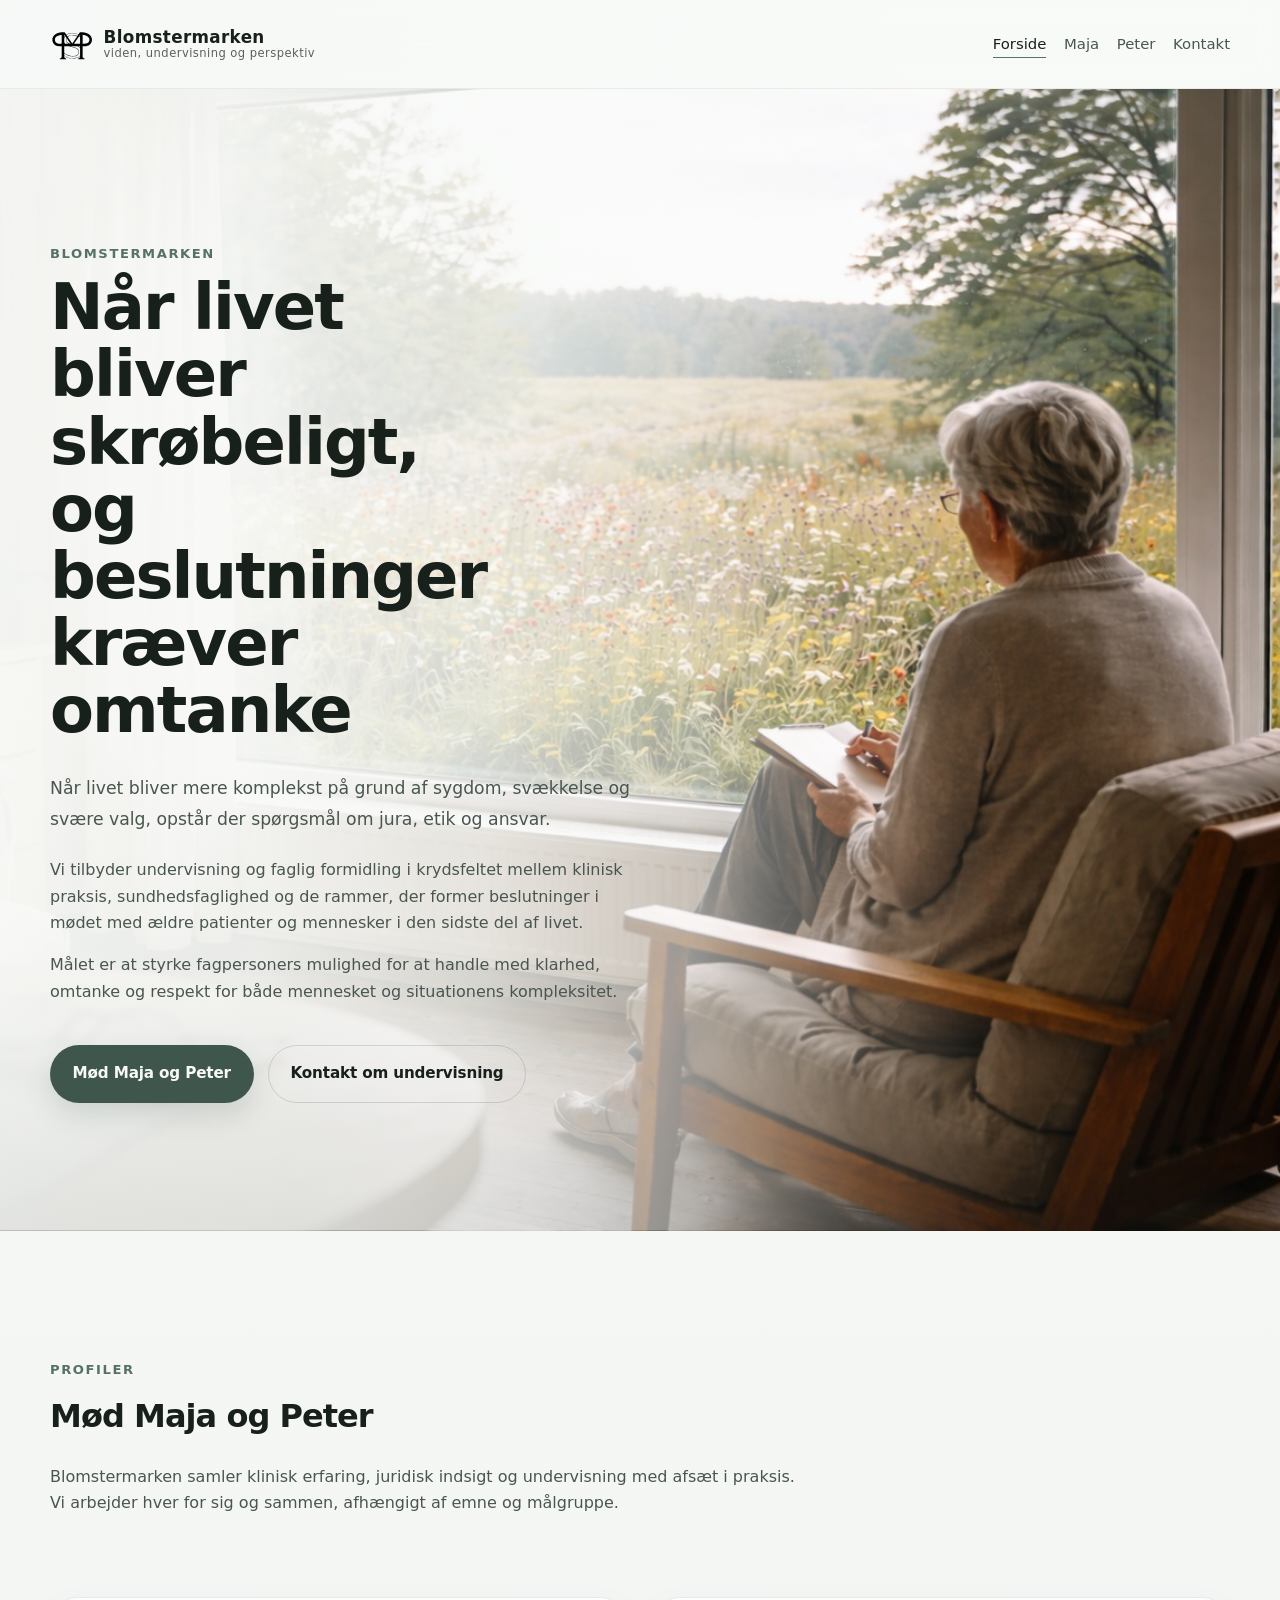
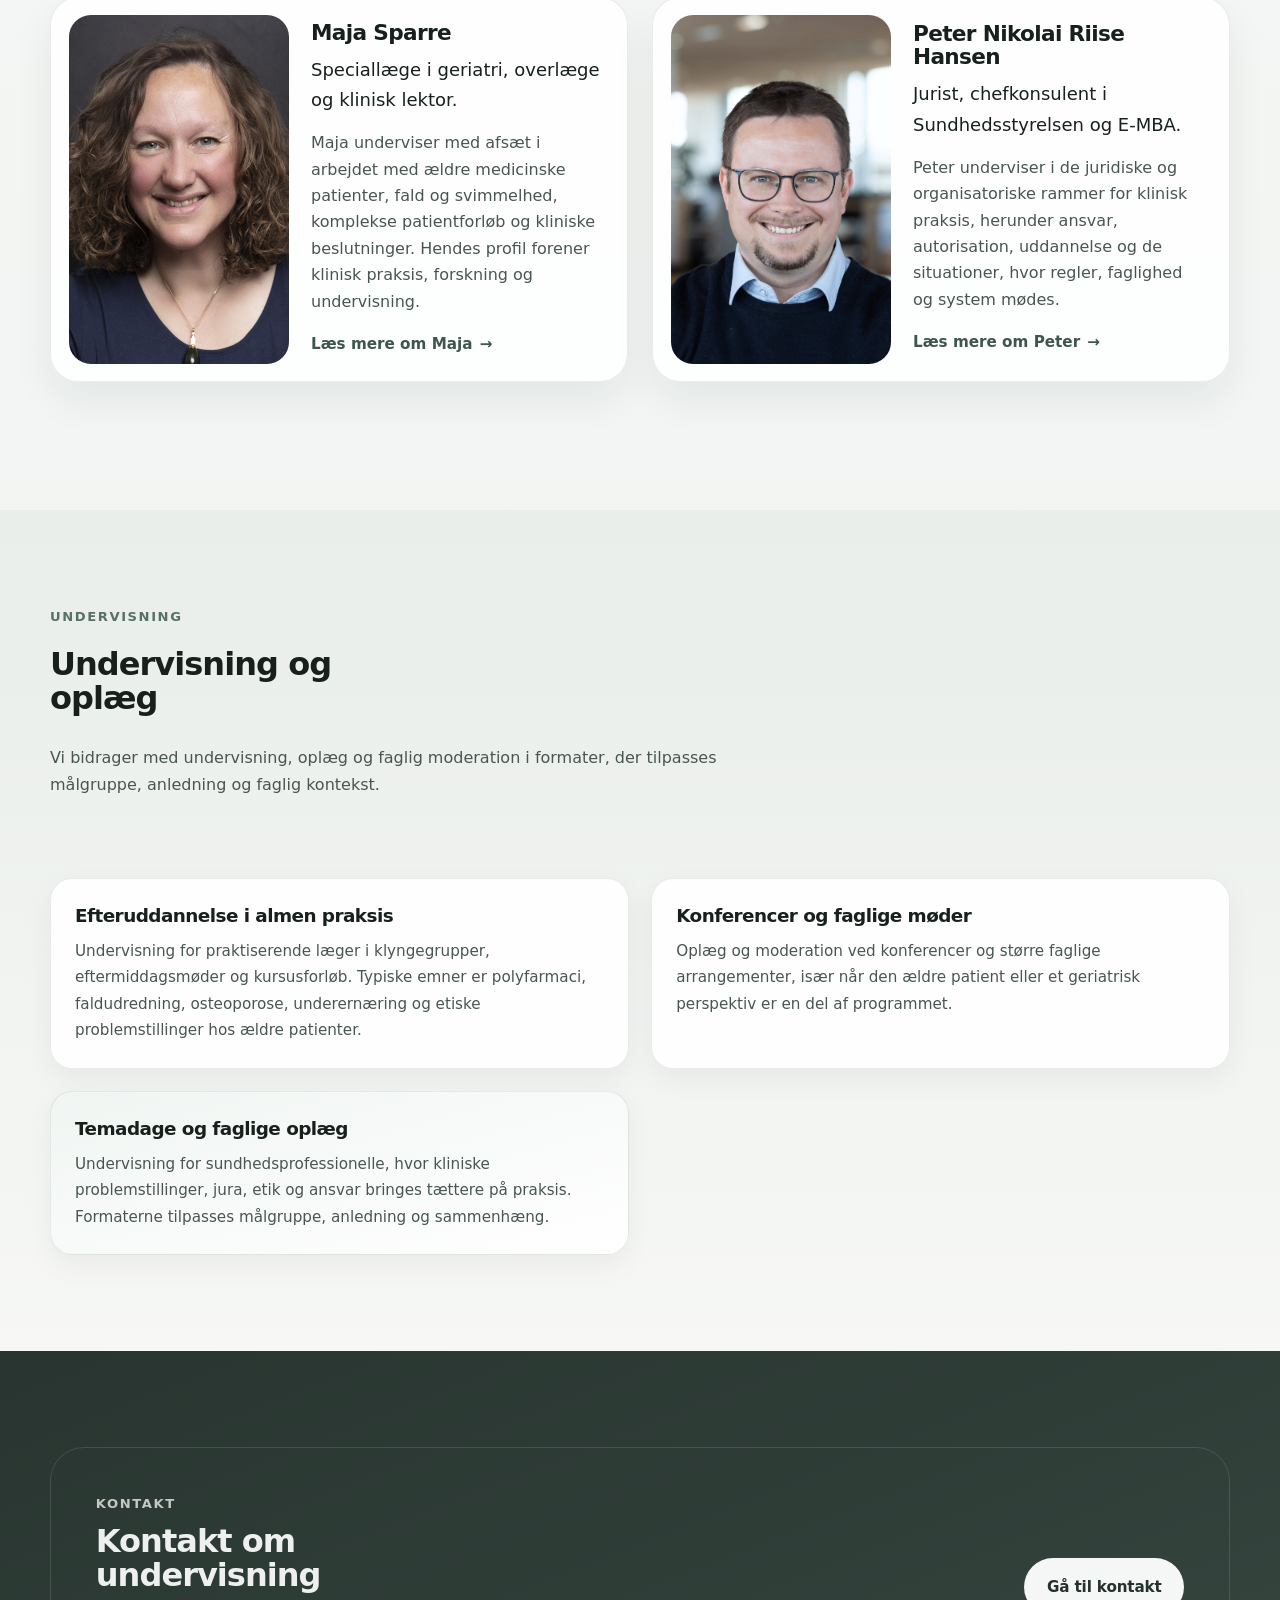
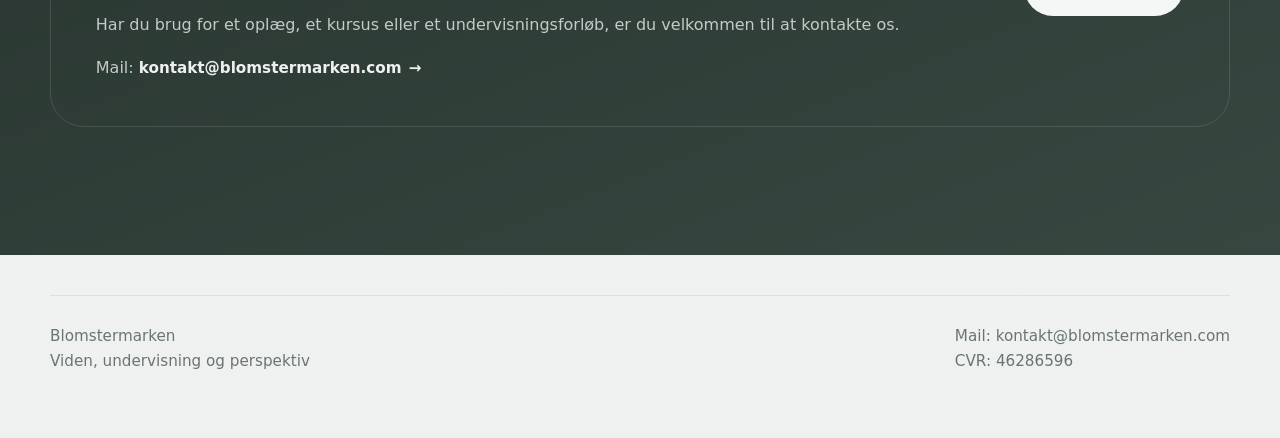
==== index.html @ 112ba0e2 "Update index.html" ====
<!DOCTYPE html>
<html lang="da">
<head>
  <meta charset="UTF-8" />
  <meta name="viewport" content="width=device-width, initial-scale=1.0" />
  <title>Blomstermarken</title>
  <meta
    name="description"
    content="Blomstermarken tilbyder undervisning og faglig formidling i krydsfeltet mellem sundhed, jura og klinisk praksis med særligt fokus på den ældre patient og den sidste del af livet."
  />
  <link rel="stylesheet" href="assets/css/style.css" />
  <link rel="icon" href="/favicon.svg" type="image/svg+xml" />
  <link rel="icon" href="/favicon.png" sizes="32x32" />
  <meta property="og:title" content="Blomstermarken – viden, undervisning og perspektiv" />
  <meta
    property="og:description"
    content="Undervisning og faglig formidling i krydsfeltet mellem sundhed, jura og klinisk praksis."
  />
  <meta property="og:image" content="https://blomstermarken.com/assets/images/social-preview.jpg" />
  <meta property="og:url" content="https://blomstermarken.com" />
  <meta property="og:type" content="website" />
</head>
<body class="home">
  <header class="site-header">
    <div class="container header-inner">
      <a class="site-logo" href="index.html" aria-label="Blomstermarken forside">
        <img src="assets/images/logo.svg" alt="Blomstermarken" class="logo" />
        <span class="site-logo-text">
          Blomstermarken
          <span class="site-logo-subtitle">viden, undervisning og perspektiv</span>
        </span>
      </a>

      <nav class="site-nav" aria-label="Hovednavigation">
        <ul class="nav-list">
          <li><a href="index.html" aria-current="page">Forside</a></li>
          <li><a href="maja.html">Maja</a></li>
          <li><a href="peter.html">Peter</a></li>
          <li><a href="kontakt.html">Kontakt</a></li>
        </ul>
      </nav>
    </div>
  </header>

  <main>
    <section class="hero" aria-labelledby="hero-heading">
      <div class="container hero-grid">
        <div class="hero-content">
          <p class="eyebrow">Blomstermarken</p>
          <h1 id="hero-heading">
  Når livet bliver skrøbeligt,<br>
  og beslutninger kræver omtanke
</h1>
          <p class="hero-lead">
            Når livet bliver mere komplekst på grund af sygdom, svækkelse og svære valg,
            opstår der spørgsmål om jura, etik og ansvar.
          </p>
          <p>
            Vi tilbyder undervisning og faglig formidling i krydsfeltet mellem klinisk
            praksis, sundhedsfaglighed og de rammer, der former beslutninger i mødet med
            ældre patienter og mennesker i den sidste del af livet.
          </p>
          <p>
            Målet er at styrke fagpersoners mulighed for at handle med klarhed,
            omtanke og respekt for både mennesket og situationens kompleksitet.
          </p>

          <div class="hero-actions">
            <a class="button" href="#profiler">Mød Maja og Peter</a>
            <a class="button button-secondary" href="kontakt.html">Kontakt om undervisning</a>
          </div>
        </div>
      </div>
    </section>

    <section class="section section-people" id="profiler" aria-labelledby="people-heading">
      <div class="container">
        <div class="section-header">
          <p class="eyebrow">Profiler</p>
          <h2 id="people-heading">Mød Maja og Peter</h2>
          <p>
            Blomstermarken samler klinisk erfaring, juridisk indsigt og undervisning med
            afsæt i praksis. Vi arbejder hver for sig og sammen, afhængigt af emne og målgruppe.
          </p>
        </div>

        <div class="people-grid">
          <article class="profile-card">
            <div class="profile-image-wrap">
              <img
                src="assets/images/maja-square.jpg"
                alt="Portræt af Maja Sparre"
                class="profile-image"
              />
            </div>
            <div class="profile-content">
              <h3>Maja Sparre</h3>
              <p class="profile-summary">
                Speciallæge i geriatri, overlæge og klinisk lektor.
              </p>
              <p>
                Maja underviser med afsæt i arbejdet med ældre medicinske patienter,
                fald og svimmelhed, komplekse patientforløb og kliniske beslutninger.
                Hendes profil forener klinisk praksis, forskning og undervisning.
              </p>
              <p class="profile-link">
                <a href="maja.html">Læs mere om Maja</a>
              </p>
            </div>
          </article>

          <article class="profile-card">
            <div class="profile-image-wrap">
              <img
                src="assets/images/peter-square.jpg"
                alt="Portræt af Peter Nikolai Riise Hansen"
                class="profile-image"
              />
            </div>
            <div class="profile-content">
              <h3>Peter Nikolai Riise Hansen</h3>
              <p class="profile-summary">
                Jurist, chefkonsulent i Sundhedsstyrelsen og E-MBA.
              </p>
              <p>
                Peter underviser i de juridiske og organisatoriske rammer for klinisk
                praksis, herunder ansvar, autorisation, uddannelse og de situationer,
                hvor regler, faglighed og system mødes.
              </p>
              <p class="profile-link">
                <a href="peter.html">Læs mere om Peter</a>
              </p>
            </div>
          </article>
        </div>
      </div>
    </section>

    <section class="section section-highlights section-alt" aria-labelledby="undervisning-heading">
      <div class="container">
        <div class="section-header">
          <p class="eyebrow">Undervisning</p>
          <h2 id="undervisning-heading">Undervisning og oplæg</h2>
          <p>
            Vi bidrager med undervisning, oplæg og faglig moderation i formater, der
            tilpasses målgruppe, anledning og faglig kontekst.
          </p>
        </div>

        <div class="card-grid card-grid-three">
          <article class="info-card">
            <h3>Efteruddannelse i almen praksis</h3>
            <p>
              Undervisning for praktiserende læger i klyngegrupper, eftermiddagsmøder
              og kursusforløb. Typiske emner er polyfarmaci, faldudredning, osteoporose,
              underernæring og etiske problemstillinger hos ældre patienter.
            </p>
          </article>

          <article class="info-card">
            <h3>Konferencer og faglige møder</h3>
            <p>
              Oplæg og moderation ved konferencer og større faglige arrangementer,
              især når den ældre patient eller et geriatrisk perspektiv er en del
              af programmet.
            </p>
          </article>

          <article class="info-card info-card-emphasis">
            <h3>Temadage og faglige oplæg</h3>
            <p>
              Undervisning for sundhedsprofessionelle, hvor kliniske problemstillinger,
              jura, etik og ansvar bringes tættere på praksis. Formaterne tilpasses
              målgruppe, anledning og sammenhæng.
            </p>
          </article>
        </div>
      </div>
    </section>

    <section class="section section-contact section-contrast" aria-labelledby="contact-heading">
      <div class="container contact-panel">
        <div class="contact-copy">
          <p class="eyebrow">Kontakt</p>
          <h2 id="contact-heading">Kontakt om undervisning</h2>
          <p>
            Har du brug for et oplæg, et kursus eller et undervisningsforløb, er du
            velkommen til at kontakte os.
          </p>
          <p>
            Mail:
            <a class="text-link" href="mailto:kontakt@blomstermarken.com">kontakt@blomstermarken.com</a>
          </p>
        </div>

        <div class="contact-actions">
          <a class="button" href="kontakt.html">Gå til kontakt</a>
        </div>
      </div>
    </section>
  </main>

  <footer class="site-footer">
    <div class="container footer-inner">
      <div class="footer-brand">
        <p class="footer-title">Blomstermarken</p>
        <p class="footer-note">Viden, undervisning og perspektiv</p>
      </div>

      <div class="footer-contact">
        <p>
          Mail:
          <a href="mailto:kontakt@blomstermarken.com">kontakt@blomstermarken.com</a>
        </p>
        <p>CVR: 46286596</p>
      </div>
    </div>
  </footer>
</body>
</html>
---- assets/css/style.css ----
/* =========================================
   Blomstermarken ApS
   assets/css/style.css
   ========================================= */

/* =========================================
   Design tokens
   ========================================= */
:root {
  --color-bg: #eef1ef;
  --color-bg-alt: #e4e9e6;
  --color-surface: #f8f9f7;
  --color-surface-strong: #ffffff;
  --color-panel: #dfe6e1;
  --color-panel-soft: #f2f5f2;
  --color-contrast: #24312c;
  --color-contrast-soft: #304039;

  --color-text: #18201c;
  --color-text-soft: #495650;
  --color-text-muted: #69766f;
  --color-text-on-dark: rgba(255, 255, 255, 0.92);
  --color-text-on-dark-soft: rgba(255, 255, 255, 0.72);

  --color-border: rgba(24, 32, 28, 0.09);
  --color-border-strong: rgba(24, 32, 28, 0.16);
  --color-border-on-dark: rgba(255, 255, 255, 0.12);

  --color-accent: #567166;
  --color-accent-dark: #3f564d;
  --color-accent-soft: #dde6e0;

  --shadow-soft: 0 10px 28px rgba(18, 28, 23, 0.05);
  --shadow-card: 0 18px 42px rgba(18, 28, 23, 0.065);
  --shadow-panel: 0 28px 70px rgba(18, 28, 23, 0.09);

  --radius-sm: 10px;
  --radius-md: 18px;
  --radius-lg: 26px;
  --radius-xl: 36px;

  --space-2xs: 0.375rem;
  --space-xs: 0.625rem;
  --space-sm: 0.875rem;
  --space-md: 1.25rem;
  --space-lg: 1.75rem;
  --space-xl: 2.5rem;
  --space-2xl: 4rem;
  --space-3xl: 6rem;
  --space-4xl: 8rem;

  --max-width: 1180px;
  --narrow-width: 760px;

  --font-sans: Inter, ui-sans-serif, system-ui, -apple-system, BlinkMacSystemFont,
    "Segoe UI", sans-serif;

  --text-xs: 0.82rem;
  --text-sm: 0.95rem;
  --text-base: 1rem;
  --text-md: 1.125rem;
  --text-lg: 1.28rem;
  --text-xl: 1.55rem;
  --text-2xl: clamp(2rem, 2.4vw, 2.9rem);
  --text-3xl: clamp(3rem, 5vw, 5.5rem);

  --line-height-tight: 1.05;
  --line-height-normal: 1.65;
  --line-height-relaxed: 1.78;

  --transition-fast: 180ms ease;
  --transition-medium: 260ms ease;
}

/* =========================================
   Reset / base
   ========================================= */
html {
  scroll-behavior: smooth;
}
*,
*::before,
*::after {
  box-sizing: border-box;
}

html {
  scroll-behavior: smooth;
}

body {
  margin: 0;
  font-family: var(--font-sans);
  font-size: var(--text-base);
  line-height: var(--line-height-normal);
  color: var(--color-text);
  background:
    radial-gradient(circle at top left, rgba(86, 113, 102, 0.06), transparent 24%),
    linear-gradient(to bottom, #f8faf8 0%, var(--color-bg) 100%);
  text-rendering: optimizeLegibility;
  -webkit-font-smoothing: antialiased;
}

img {
  display: block;
  max-width: 100%;
}

a {
  color: inherit;
  text-decoration: none;
  transition:
    color var(--transition-fast),
    opacity var(--transition-fast),
    transform var(--transition-fast),
    border-color var(--transition-fast),
    background-color var(--transition-fast),
    box-shadow var(--transition-fast);
}

p,
ul,
ol {
  margin-top: 0;
}

h1,
h2,
h3 {
  margin-top: 0;
  letter-spacing: -0.03em;
  line-height: var(--line-height-tight);
  color: var(--color-text);
}

h1 {
  font-size: var(--text-3xl);
  max-width: 12ch;
  margin-bottom: var(--space-lg);
}

h2 {
  font-size: var(--text-2xl);
  margin-bottom: var(--space-md);
}

h3 {
  font-size: 1.15rem;
  margin-bottom: var(--space-sm);
}

p {
  color: var(--color-text-soft);
}

ul {
  padding-left: 1.2rem;
}

::selection {
  background: rgba(86, 113, 102, 0.18);
}

/* =========================================
   Layout helpers
   ========================================= */
.container {
  width: min(var(--max-width), calc(100% - 2rem));
  margin-inline: auto;
}

.narrow {
  width: min(var(--narrow-width), 100%);
}

.section,
.content-section {
  padding: var(--space-4xl) 0;
}

.section-header {
  display: grid;
  gap: var(--space-xs);
  margin-bottom: var(--space-2xl);
  max-width: 760px;
}

.section-header h2 {
  max-width: 15ch;
}

.section-actions {
  margin-top: var(--space-xl);
}

.eyebrow {
  margin-bottom: var(--space-xs);
  font-size: var(--text-xs);
  font-weight: 600;
  letter-spacing: 0.12em;
  text-transform: uppercase;
  color: var(--color-accent);
}

.section-alt {
  background: linear-gradient(
    to bottom,
    rgba(223, 230, 225, 0.48),
    rgba(248, 249, 247, 0.82)
  );
}

.section-soft-contrast {
  background: linear-gradient(
    to bottom,
    rgba(255, 255, 255, 0.6),
    rgba(228, 233, 230, 0.65)
  );
}

.section-contrast {
  background:
    linear-gradient(to bottom right, rgba(36, 49, 44, 0.98), rgba(48, 64, 57, 0.96));
  color: var(--color-text-on-dark);
}

.section-contrast h1,
.section-contrast h2,
.section-contrast h3 {
  color: var(--color-text-on-dark);
}

.section-contrast p,
.section-contrast .footer-note,
.section-contrast .eyebrow {
  color: var(--color-text-on-dark-soft);
}

.section-panel {
  padding: clamp(2rem, 4vw, 3rem);
  border-radius: calc(var(--radius-xl) - 4px);
  background: linear-gradient(
    to bottom right,
    rgba(255, 255, 255, 0.88),
    rgba(242, 245, 242, 0.92)
  );
  border: 1px solid var(--color-border);
  box-shadow: var(--shadow-panel);
}

/* =========================================
   Header / navigation
   ========================================= */
.site-header {
  position: sticky;
  top: 0;
  z-index: 50;
  backdrop-filter: blur(16px);
  background: rgba(248, 250, 248, 0.82);
  border-bottom: 1px solid rgba(24, 32, 28, 0.07);
}

.header-inner {
  display: flex;
  align-items: center;
  justify-content: space-between;
  gap: var(--space-lg);
  min-height: 88px;
}

.site-logo {
  display: flex;
  align-items: center;
  gap: 0.6rem;
  flex: 0 0 auto;
  font-size: 1rem;
  font-weight: 650;
  letter-spacing: -0.02em;
  text-decoration: none;
  color: var(--color-text);
  white-space: nowrap;
}

.site-logo:hover,
.site-logo:focus-visible {
  color: var(--color-accent-dark);
}

.site-nav {
  margin-left: auto;
}

.nav-list {
  display: flex;
  flex-wrap: wrap;
  align-items: center;
  gap: 1.1rem;
  margin: 0;
  padding: 0;
  list-style: none;
}

.nav-list a {
  position: relative;
  display: inline-flex;
  align-items: center;
  min-height: 40px;
  font-size: 0.93rem;
  color: var(--color-text-soft);
}

.nav-list a::after {
  content: "";
  position: absolute;
  left: 0;
  bottom: 0.35rem;
  width: 100%;
  height: 1px;
  background: var(--color-accent);
  transform: scaleX(0);
  transform-origin: left;
  transition: transform var(--transition-medium);
}

.nav-list a:hover,
.nav-list a:focus-visible,
.nav-list a[aria-current="page"] {
  color: var(--color-text);
}

.nav-list a:hover::after,
.nav-list a:focus-visible::after,
.nav-list a[aria-current="page"]::after {
  transform: scaleX(1);
}
/* =========================================
   Hero
   ========================================= */
.hero {
  position: relative;
  overflow: hidden;
  padding: clamp(5.25rem, 8vw, 7rem) 0 clamp(4rem, 6vw, 6rem);
  min-height: auto;
  display: flex;
  align-items: center;
  background: transparent;
}

.hero::before {
  content: "";
  position: absolute;
  inset: 0;
  pointer-events: none;
}

.hero .container {
  position: relative;
  z-index: 1;
}

.hero-grid {
  display: grid;
  grid-template-columns: minmax(0, 1.08fr) minmax(340px, 0.92fr);
  gap: clamp(2.5rem, 4.5vw, 5rem);
  align-items: center;
}

.hero-content {
  max-width: 640px;
}

.hero-content > p:not(.eyebrow):not(.hero-lead) {
  max-width: 57ch;
}

.hero-lead {
  max-width: 58ch;
  margin-bottom: 1.4rem;
  font-size: 1.08rem;
  line-height: 1.8;
  color: var(--color-text-muted);
}

.hero-actions {
  display: flex;
  flex-wrap: wrap;
  gap: 0.9rem;
  margin-top: var(--space-xl);
}

.hero-visual {
  display: flex;
  justify-content: flex-end;
}

.hero-image-frame {
  position: relative;
  width: min(100%, 500px);
  margin: 0;
  border-radius: var(--radius-xl);
  overflow: hidden;
  background: linear-gradient(to bottom, #edf2ef, #dbe4de);
  box-shadow: 0 32px 80px rgba(18, 28, 23, 0.1);
  border: 1px solid rgba(24, 32, 28, 0.08);
}

.hero-image-frame::before {
  content: "";
  position: absolute;
  inset: 0;
  background:
    linear-gradient(to bottom, rgba(255, 255, 255, 0.15), transparent 18%),
    linear-gradient(to top, rgba(24, 32, 28, 0.05), transparent 24%);
  pointer-events: none;
  z-index: 1;
}

.hero-image-frame::after {
  content: "";
  position: absolute;
  inset: auto 0 0 0;
  height: 22%;
  background: linear-gradient(to top, rgba(24, 32, 28, 0.08), transparent);
  pointer-events: none;
}

.hero-image {
  aspect-ratio: 4 / 5;
  width: 100%;
  object-fit: cover;
  filter: saturate(0.92) contrast(0.96);
}
/* =========================================
   Hero variants
   ========================================= */
.home .hero {
  min-height: clamp(620px, 82vh, 860px);
  padding: clamp(6rem, 10vw, 8.5rem) 0 clamp(5rem, 8vw, 7rem);
  background-color: #e9eeea;
  background-image:
    linear-gradient(
      to right,
      rgba(248, 250, 248, 0.97) 0%,
      rgba(248, 250, 248, 0.93) 20%,
      rgba(248, 250, 248, 0.82) 38%,
      rgba(248, 250, 248, 0.58) 54%,
      rgba(248, 250, 248, 0.18) 68%,
      rgba(248, 250, 248, 0.04) 78%,
      rgba(248, 250, 248, 0) 100%
    ),
    url("../images/hero.jpg");
  background-size: cover;
  background-position: right center;
  background-repeat: no-repeat;
}

.home .hero::before {
  background:
    linear-gradient(to bottom, rgba(255, 255, 255, 0.08), transparent 18%),
    linear-gradient(to top, rgba(24, 32, 28, 0.08), transparent 24%);
}

.home .hero-grid {
  display: block;
}

.home .hero-content {
  max-width: 640px;
  padding: clamp(1.5rem, 2vw, 2rem) 0;
}

.home .hero h1 {
  max-width: 9ch;
}

.home .hero-lead {
  color: var(--color-text-soft);
}

.home .hero-visual,
.home .hero-image-frame {
  display: none;
}

.contact-page .hero {
  min-height: clamp(560px, 72vh, 760px);
  padding: clamp(5.5rem, 9vw, 7.5rem) 0 clamp(4.25rem, 6vw, 6rem);
  background-color: #e8ece8;
  background-image:
    linear-gradient(
      to right,
      rgba(248, 250, 248, 0.96) 0%,
      rgba(248, 250, 248, 0.92) 24%,
      rgba(248, 250, 248, 0.78) 42%,
      rgba(248, 250, 248, 0.52) 58%,
      rgba(248, 250, 248, 0.16) 72%,
      rgba(248, 250, 248, 0) 100%
    ),
    url("../images/contact-hero.jpg");
  background-size: cover;
  background-position: center right;
  background-repeat: no-repeat;
}

.contact-page .hero::before {
  background:
    linear-gradient(to bottom, rgba(255, 255, 255, 0.08), transparent 18%),
    linear-gradient(to top, rgba(24, 32, 28, 0.06), transparent 22%);
}

.contact-page .hero-grid {
  display: block;
}

.contact-page .hero-content {
  max-width: 620px;
  padding: clamp(1.5rem, 2vw, 2rem) 0;
}

.contact-page .hero h1 {
  max-width: 11ch;
}

.contact-page .hero-lead {
  color: var(--color-text-soft);
}

.contact-page .hero-visual,
.contact-page .hero-image-frame {
  display: none;
}
/* =========================================
   Buttons / text links
   ========================================= */
.button {
  display: inline-flex;
  align-items: center;
  justify-content: center;
  min-height: 50px;
  padding: 0.95rem 1.35rem;
  border: 1px solid transparent;
  border-radius: 999px;
  background: var(--color-accent-dark);
  color: #f7f9f7;
  font-size: var(--text-sm);
  font-weight: 600;
  letter-spacing: -0.01em;
  box-shadow: 0 12px 28px rgba(63, 86, 77, 0.16);
}

.button:hover,
.button:focus-visible {
  transform: translateY(-1px);
  background: #354941;
  box-shadow: 0 18px 34px rgba(63, 86, 77, 0.22);
}

.section-contrast .button {
  background: #f4f7f5;
  color: var(--color-contrast);
  box-shadow: none;
}

.section-contrast .button:hover,
.section-contrast .button:focus-visible {
  background: #ffffff;
}

.button-secondary {
  background: transparent;
  color: var(--color-text);
  border-color: rgba(24, 32, 28, 0.14);
  box-shadow: none;
}

.button-secondary:hover,
.button-secondary:focus-visible {
  background: rgba(255, 255, 255, 0.6);
  border-color: rgba(24, 32, 28, 0.22);
}

.text-link,
.profile-link a {
  display: inline-flex;
  align-items: center;
  gap: 0.45rem;
  font-size: var(--text-sm);
  font-weight: 600;
  color: var(--color-accent-dark);
}

.text-link::after,
.profile-link a::after {
  content: "→";
  transition: transform var(--transition-fast);
}

.text-link:hover::after,
.text-link:focus-visible::after,
.profile-link a:hover::after,
.profile-link a:focus-visible::after {
  transform: translateX(2px);
}

.section-contrast .text-link,
.section-contrast .profile-link a {
  color: var(--color-text-on-dark);
}

/* =========================================
   Intro section
   ========================================= */
.section-intro {
  padding-top: 0;
  padding-bottom: var(--space-3xl);
}

.section-intro-text {
  font-size: clamp(1.2rem, 1.8vw, 1.5rem);
  line-height: 1.65;
  color: var(--color-text);
  letter-spacing: -0.015em;
  max-width: 48ch;
}

/* =========================================
   Content / copy layouts
   ========================================= */
.topics-copy {
  display: grid;
  gap: 1.15rem;
}

.topics-copy p {
  max-width: 60ch;
  margin-bottom: 0;
  line-height: 1.75;
}

.topics-layout {
  display: grid;
  grid-template-columns: minmax(0, 0.95fr) minmax(280px, 0.85fr);
  gap: clamp(1.5rem, 3vw, 3rem);
  align-items: start;
}

.topics-list-wrap {
  padding: 1.5rem 1.5rem 1.35rem;
  border-radius: var(--radius-lg);
  background: linear-gradient(
    to bottom,
    rgba(255, 255, 255, 0.88),
    rgba(242, 245, 242, 0.94)
  );
  border: 1px solid var(--color-border);
  box-shadow: var(--shadow-soft);
}

.topics-list {
  margin: 0;
  padding-left: 1.1rem;
}

.topics-list li {
  color: var(--color-text-soft);
  padding-left: 0.2rem;
}

.topics-list li + li {
  margin-top: 0.8rem;
}

/* =========================================
   Cards / highlights
   ========================================= */
.card-grid {
  display: grid;
  gap: 1.4rem;
}

.card-grid-three {
  grid-template-columns: repeat(3, minmax(0, 1fr));
}

.card-grid-four {
  grid-template-columns: repeat(4, minmax(0, 1fr));
}

.section-highlights .card-grid,
.section-audience .card-grid {
  grid-template-columns: repeat(2, minmax(0, 1fr));
}

.info-card {
  min-height: 100%;
  padding: 1.7rem 1.5rem 1.55rem;
  border-radius: 22px;
  background: rgba(255, 255, 255, 0.9);
  border: 1px solid var(--color-border);
  box-shadow: var(--shadow-soft);
  transition:
    transform var(--transition-medium),
    box-shadow var(--transition-medium),
    border-color var(--transition-medium),
    background-color var(--transition-medium);
}

.info-card h3 {
  margin-bottom: 0.8rem;
  font-size: 1.15rem;
}

.info-card p {
  margin-bottom: 0;
  font-size: var(--text-sm);
  line-height: 1.72;
  color: var(--color-text-soft);
}

.info-card:hover,
.info-card:focus-within {
  transform: translateY(-2px);
  box-shadow: var(--shadow-card);
  border-color: rgba(86, 113, 102, 0.18);
  background: #ffffff;
}

.info-card-emphasis {
  background: linear-gradient(
    to bottom right,
    rgba(240, 245, 242, 0.98),
    rgba(255, 255, 255, 0.98)
  );
  border-color: rgba(86, 113, 102, 0.14);
}

/* =========================================
   People section
   ========================================= */
.people-grid {
  display: grid;
  grid-template-columns: repeat(2, minmax(0, 1fr));
  gap: 1.5rem;
}

.profile-card {
  display: grid;
  grid-template-columns: minmax(180px, 220px) minmax(0, 1fr);
  gap: 1.4rem;
  align-items: stretch;
  padding: 1.1rem;
  border-radius: calc(var(--radius-lg) + 2px);
  background: rgba(255, 255, 255, 0.86);
  border: 1px solid var(--color-border);
  box-shadow: var(--shadow-card);
  transition:
    transform var(--transition-medium),
    box-shadow var(--transition-medium),
    border-color var(--transition-medium);
}

.profile-card:hover,
.profile-card:focus-within {
  transform: translateY(-3px);
  box-shadow: 0 26px 58px rgba(18, 28, 23, 0.1);
  border-color: rgba(86, 113, 102, 0.18);
}

.profile-image-wrap {
  overflow: hidden;
  border-radius: calc(var(--radius-lg) - 4px);
  background: #dde6e1;
  min-height: 100%;
}

.profile-image {
  width: 100%;
  height: 100%;
  min-height: 300px;
  object-fit: cover;
}

.profile-content {
  display: flex;
  flex-direction: column;
  justify-content: center;
  padding: 0.4rem 0.3rem 0.4rem 0;
}

.profile-content h3 {
  margin-bottom: 0.65rem;
  font-size: 1.35rem;
}

.profile-summary {
  margin-bottom: 0.9rem;
  font-size: var(--text-md);
  line-height: 1.7;
  color: var(--color-text);
}

.profile-content p:last-child {
  margin-bottom: 0;
}

/* =========================================
   Person profile sections
   ========================================= */
.section-highlights,
.section-approach,
.section-audience {
  padding: var(--space-3xl) 0;
}

.experience-list {
  margin: 0;
  padding-left: 1.1rem;
}

.experience-list li {
  color: var(--color-text-soft);
  line-height: 1.72;
}

.experience-list li + li {
  margin-top: 0.9rem;
}

/* =========================================
   Contact section
   ========================================= */
.section-contact {
  padding-top: var(--space-3xl);
  padding-bottom: var(--space-4xl);
}

.contact-panel {
  display: grid;
  grid-template-columns: minmax(0, 1fr) auto;
  gap: clamp(1.5rem, 3vw, 2.5rem);
  align-items: center;
  padding: clamp(2rem, 3.5vw, 3rem);
  border-radius: calc(var(--radius-xl) - 2px);
  background: transparent;
  border: 1px solid var(--color-border-on-dark);
  box-shadow: none;
}

.contact-copy h2 {
  max-width: 13ch;
}

.contact-copy p:last-child {
  margin-bottom: 0;
  max-width: 60ch;
}

.contact-actions {
  display: flex;
  align-items: center;
  justify-content: flex-end;
}

/* =========================================
   Footer
   ========================================= */
.site-footer {
  padding: var(--space-xl) 0 var(--space-2xl);
}

.footer-inner {
  display: flex;
  align-items: center;
  justify-content: space-between;
  gap: var(--space-lg);
  padding-top: var(--space-lg);
  border-top: 1px solid rgba(24, 32, 28, 0.08);
}

.site-footer p {
  margin: 0;
  font-size: var(--text-sm);
  color: var(--color-text-muted);
}

.footer-note {
  text-align: right;
}

/* =========================================
   Focus states
   ========================================= */
a:focus-visible,
button:focus-visible {
  outline: 2px solid rgba(86, 113, 102, 0.45);
  outline-offset: 3px;
}

/* =========================================
   Motion preferences
   ========================================= */
@media (prefers-reduced-motion: reduce) {
  html {
    scroll-behavior: auto;
  }

  *,
  *::before,
  *::after {
    transition: none !important;
    animation: none !important;
  }
}

/* =========================================
   Responsive
   ========================================= */
@media (max-width: 1080px) {
  .card-grid-four,
  .card-grid-three {
    grid-template-columns: repeat(2, minmax(0, 1fr));
  }

  .section-highlights .card-grid,
  .section-audience .card-grid {
    grid-template-columns: 1fr 1fr;
  }

  .people-grid {
    grid-template-columns: 1fr;
  }

  .topics-layout {
    grid-template-columns: 1fr;
  }

  .contact-panel {
    grid-template-columns: 1fr;
    align-items: start;
  }

  .contact-actions {
    justify-content: flex-start;
  }
}

@media (max-width: 840px) {
  .section,
  .content-section {
    padding: var(--space-3xl) 0;
  }

  .header-inner {
    flex-direction: column;
    align-items: flex-start;
    justify-content: center;
    padding: 1rem 0;
  }

  .site-nav {
    margin-left: 0;
    width: 100%;
  }

  .nav-list {
    gap: 0.85rem 1rem;
  }
  .hero-grid {
    grid-template-columns: 1fr;
  }

  .hero-content {
    max-width: none;
  }

  .hero-visual {
    justify-content: flex-start;
  }

  .hero-image-frame {
    width: min(100%, 560px);
  }

  .home .hero,
  .contact-page .hero {
    min-height: auto;
    padding: 5.25rem 0 4.25rem;
  }

  .home .hero {
    background-position: 68% center;
    background-image:
      linear-gradient(
        to bottom,
        rgba(248, 250, 248, 0.93) 0%,
        rgba(248, 250, 248, 0.88) 18%,
        rgba(248, 250, 248, 0.78) 42%,
        rgba(248, 250, 248, 0.62) 100%
      ),
      url("../images/hero.jpg");
  }

  .contact-page .hero {
    background-position: 62% center;
    background-image:
      linear-gradient(
        to bottom,
        rgba(248, 250, 248, 0.94) 0%,
        rgba(248, 250, 248, 0.88) 20%,
        rgba(248, 250, 248, 0.74) 46%,
        rgba(248, 250, 248, 0.6) 100%
      ),
      url("../images/contact-hero.jpg");
  }

  .home .hero-grid,
  .contact-page .hero-grid {
    display: block;
  }
}

@media (max-width: 640px) {
  :root {
    --space-3xl: 4.5rem;
    --space-4xl: 5.5rem;
  }

  .container {
    width: min(var(--max-width), calc(100% - 1.25rem));
  }

  h1 {
    max-width: 14ch;
  }

   .home .hero,
  .contact-page .hero {
    padding: 4.75rem 0 3.75rem;
  }

  .home .hero {
    background-position: 72% center;
  }

  .contact-page .hero {
    background-position: 64% center;
  }

  .home .hero h1 {
    max-width: 10ch;
  }

  .contact-page .hero h1 {
    max-width: 12ch;
  }

  .home .hero-lead,
  .home .hero-content > p:not(.eyebrow):not(.hero-lead),
  .contact-page .hero-lead,
  .contact-page .hero-content > p:not(.eyebrow):not(.hero-lead) {
    max-width: 38ch;
  }
  .hero-lead,
  .section-intro-text,
  .profile-summary {
    font-size: 1.05rem;
  }

  .hero-actions {
    flex-direction: column;
    align-items: stretch;
  }

  .button {
    width: 100%;
  }

  .card-grid-four,
  .card-grid-three,
  .section-highlights .card-grid,
  .section-audience .card-grid {
    grid-template-columns: 1fr;
  }

  .profile-card {
    grid-template-columns: 1fr;
    padding: 0.95rem;
  }

  .profile-image {
    min-height: 260px;
  }

  .profile-content {
    padding: 0.25rem 0.2rem 0.2rem;
  }

  .footer-inner {
    flex-direction: column;
    align-items: flex-start;
  }

  .footer-note {
    text-align: left;
  }
}


.logo {
  display: block;
  width: 44px;
  height: 44px;
  max-width: none;
  flex: 0 0 auto;
}

.site-logo-text {
  display: flex;
  flex-direction: column;
  font-size: 1.05rem;
  font-weight: 600;
  letter-spacing: 0.02em;
  color: var(--color-text);
  line-height: 1.1;
}

.site-logo-subtitle {
  font-size: 0.72rem;
  font-weight: 400;
  letter-spacing: 0.04em;
  opacity: 0.7;
}
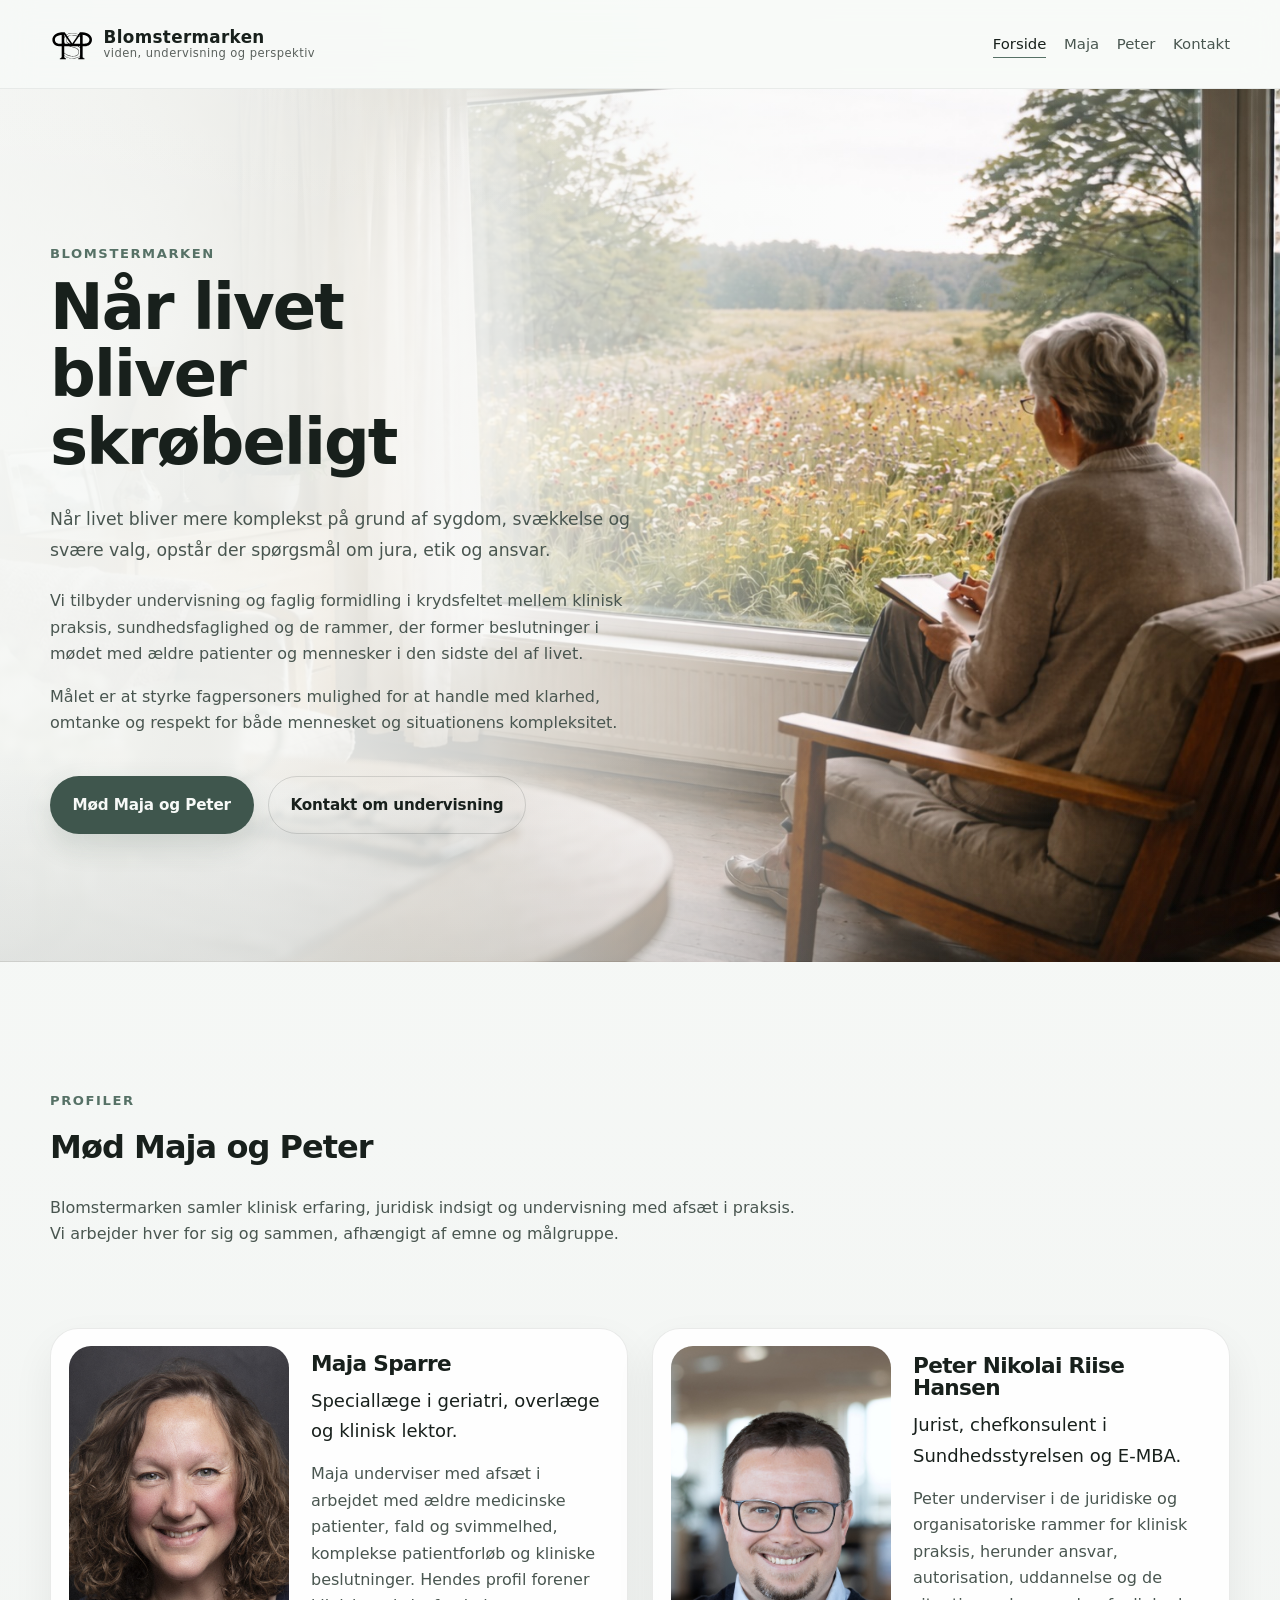
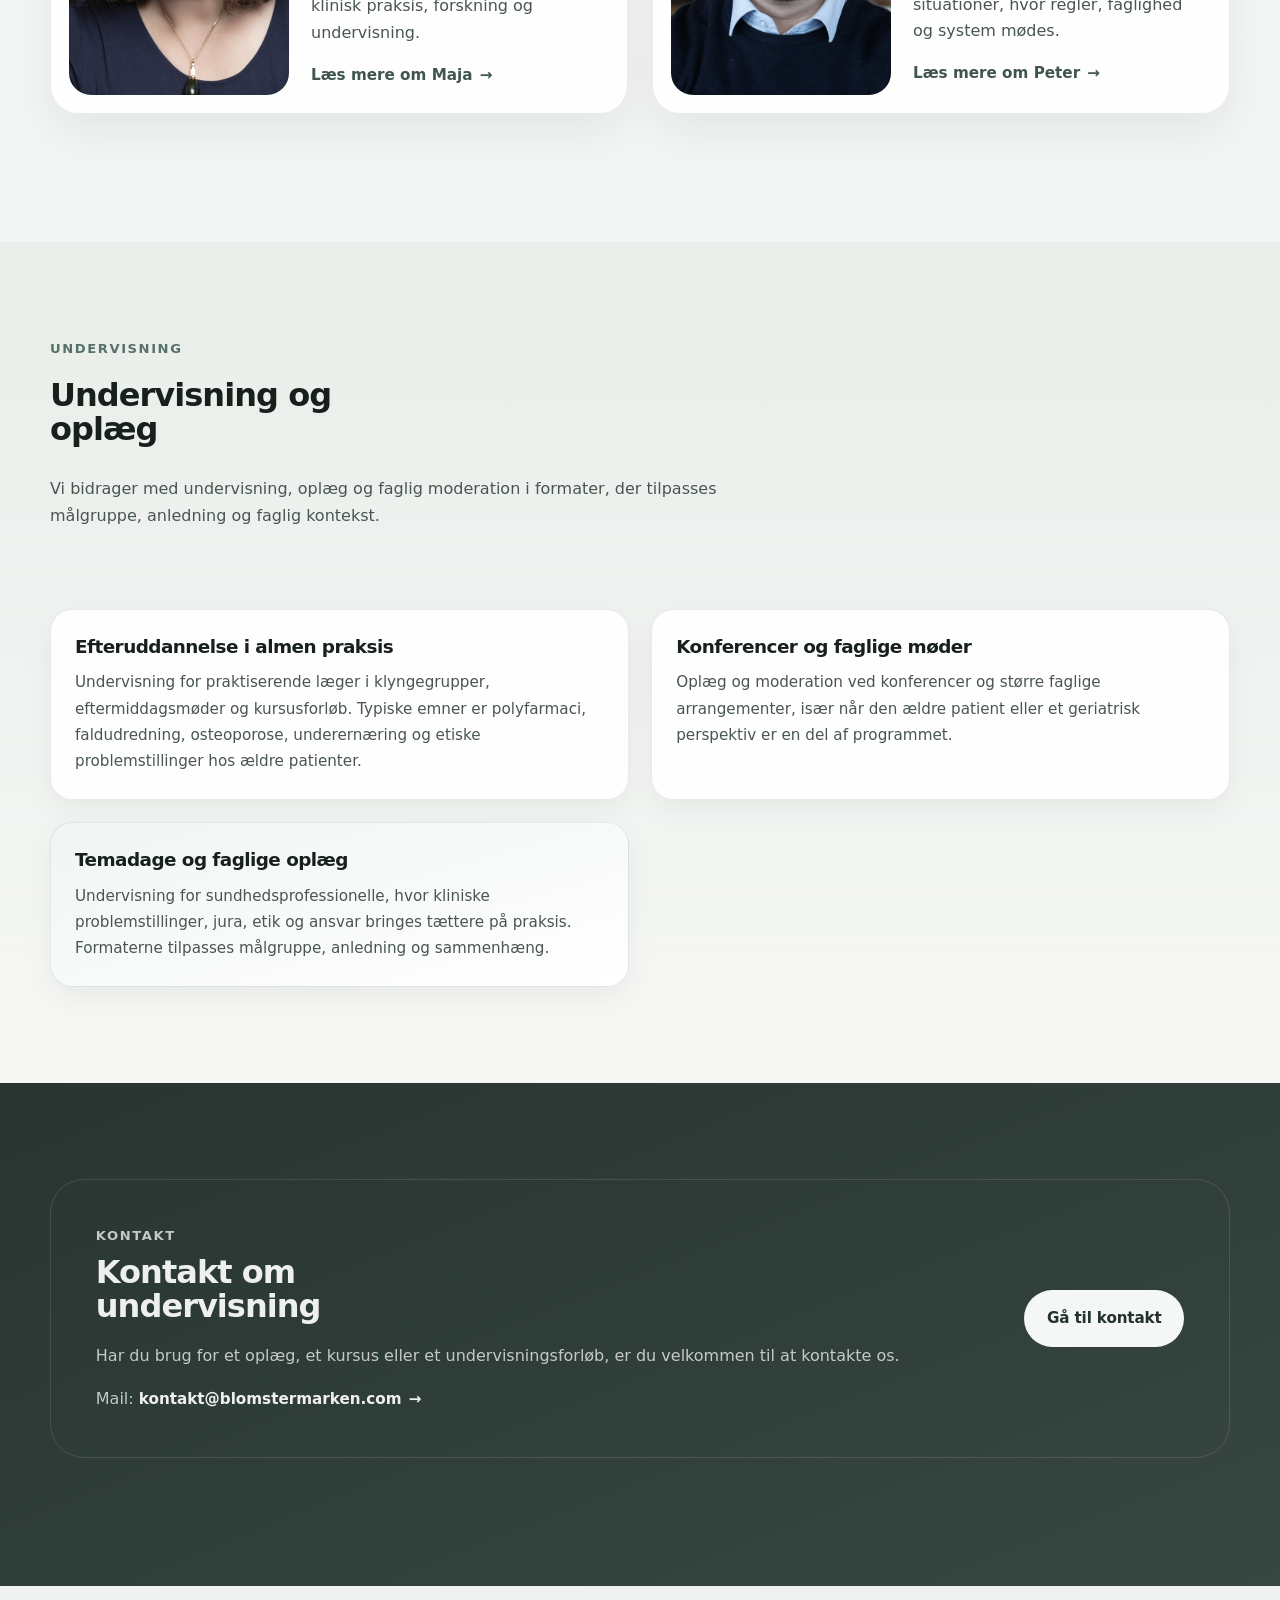
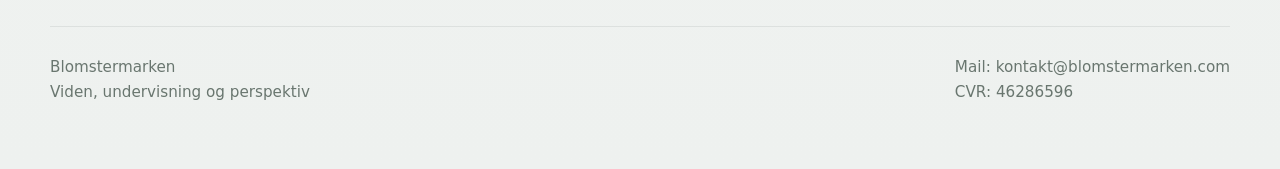
==== commit bf6d3188: "Update index.html" ====
--- a/index.html
+++ b/index.html
@@ -48,8 +48,7 @@
         <div class="hero-content">
           <p class="eyebrow">Blomstermarken</p>
           <h1 id="hero-heading">
-  Når livet bliver skrøbeligt,<br>
-  og beslutninger kræver omtanke
+  Når livet bliver skrøbeligt
 </h1>
           <p class="hero-lead">
             Når livet bliver mere komplekst på grund af sygdom, svækkelse og svære valg,
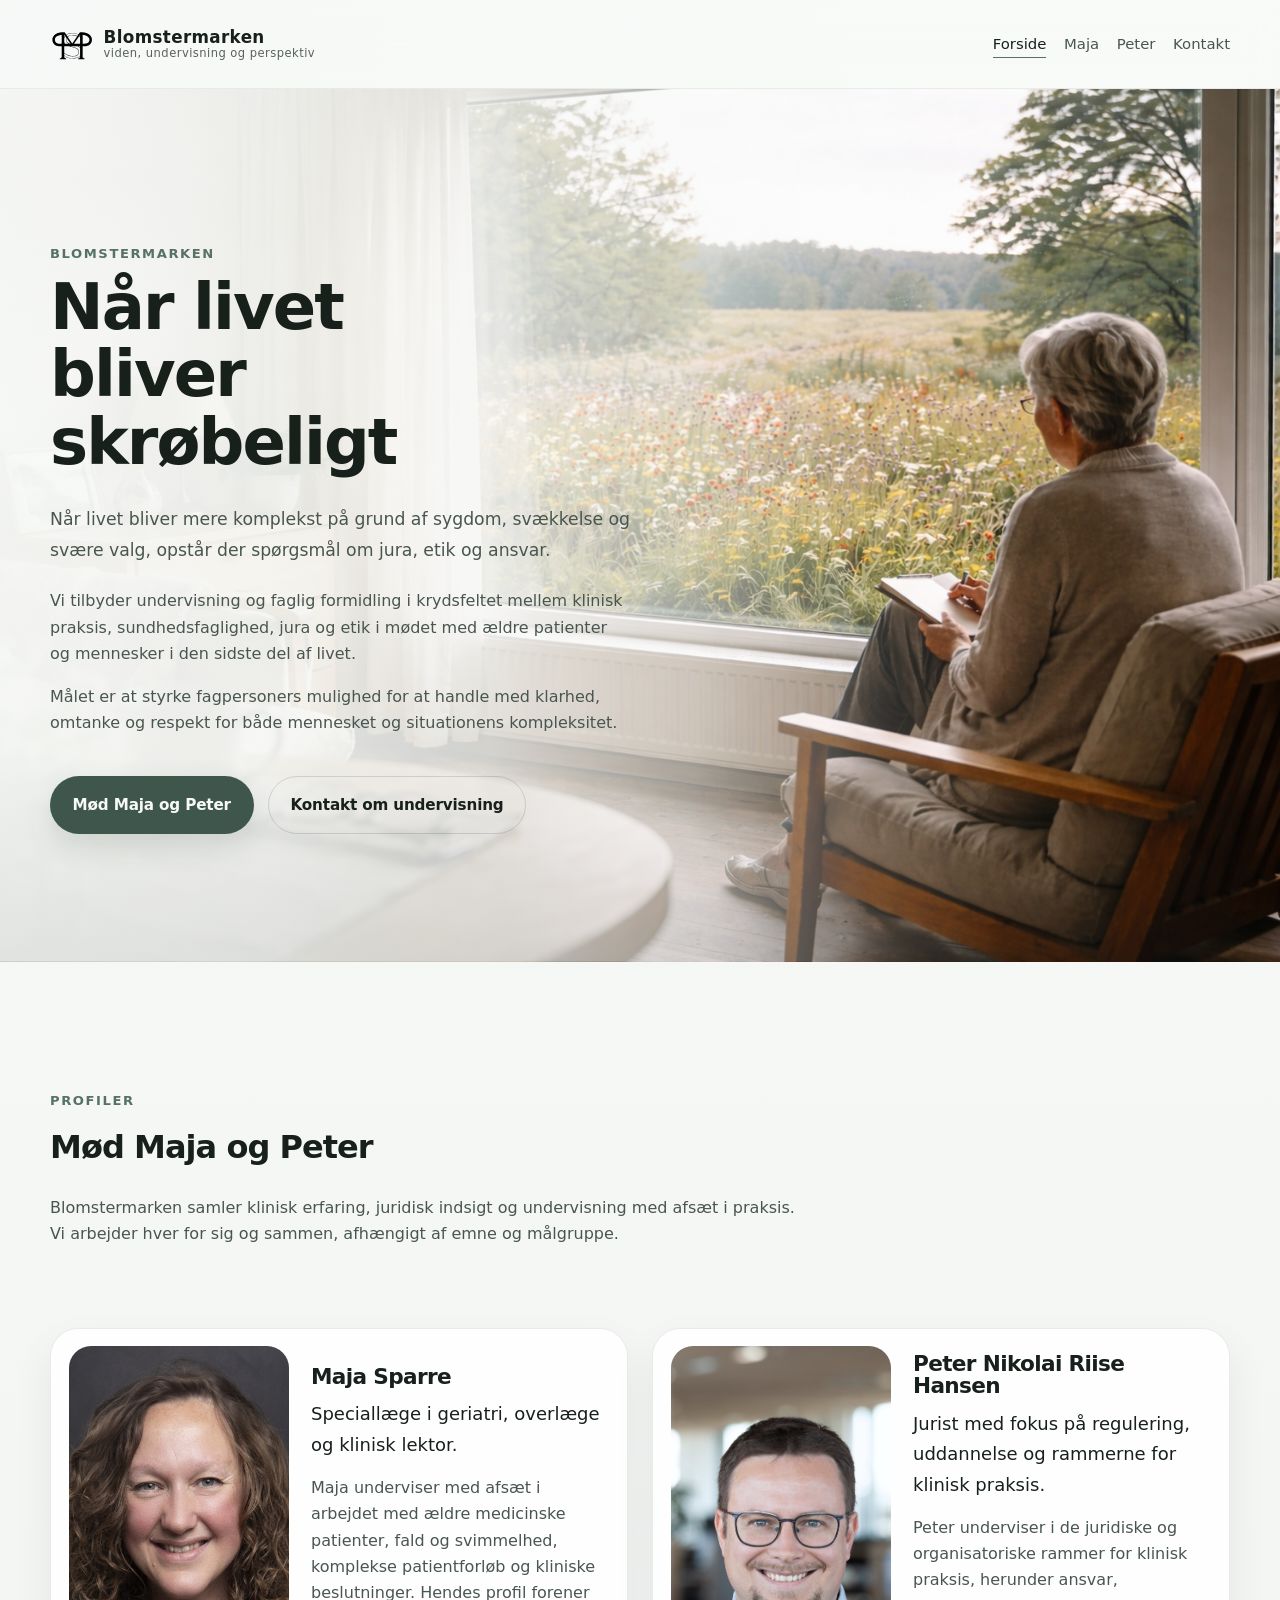
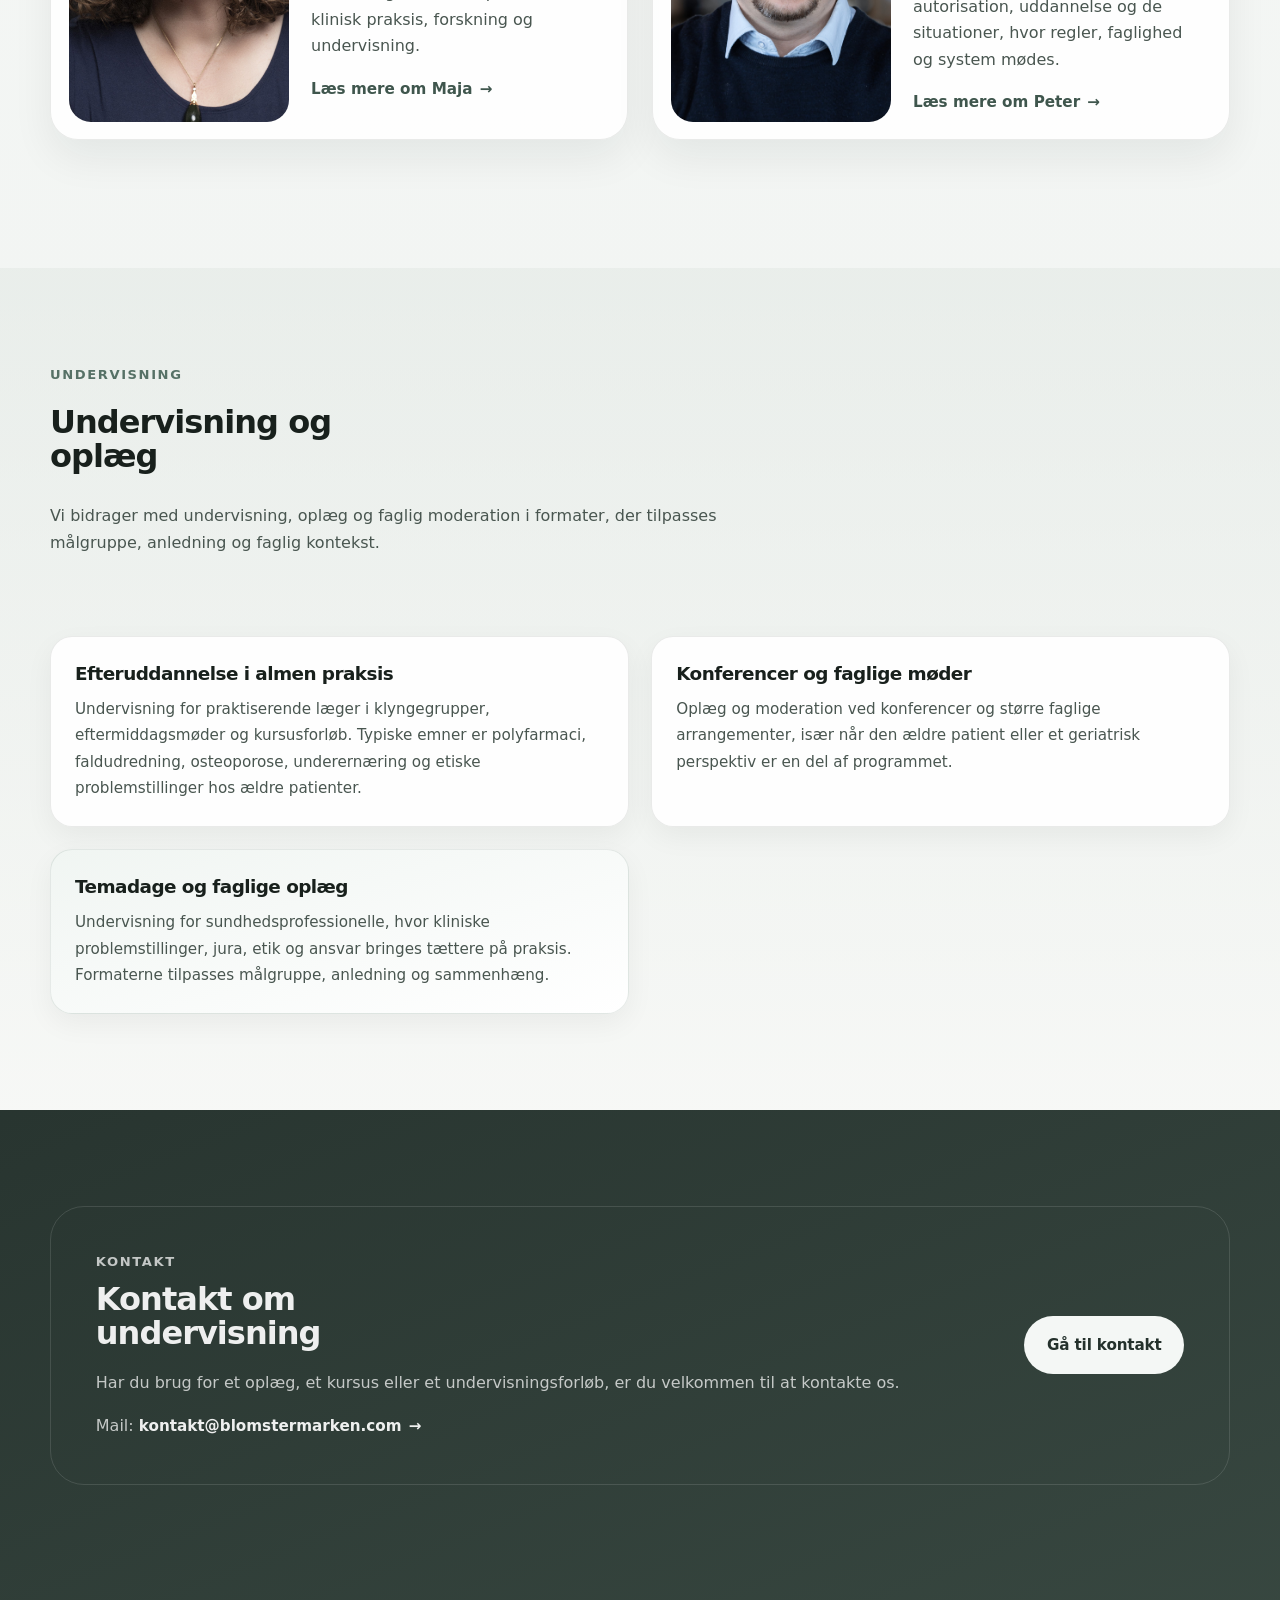
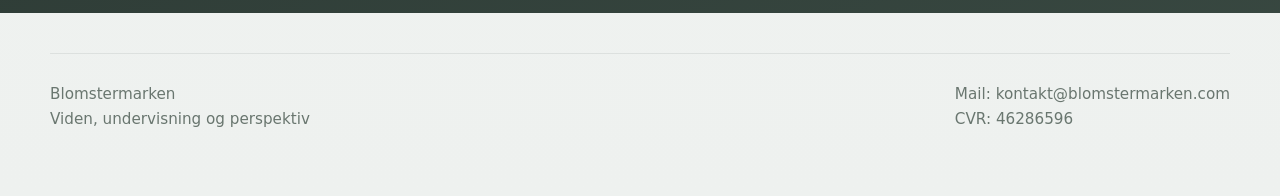
==== commit 191857a8: "Update index.html" ====
--- a/index.html
+++ b/index.html
@@ -1,26 +1,35 @@
 <!DOCTYPE html>
 <html lang="da">
-<head>
+  <head>
   <meta charset="UTF-8" />
   <meta name="viewport" content="width=device-width, initial-scale=1.0" />
   <title>Blomstermarken</title>
+
   <meta
     name="description"
     content="Blomstermarken tilbyder undervisning og faglig formidling i krydsfeltet mellem sundhed, jura og klinisk praksis med særligt fokus på den ældre patient og den sidste del af livet."
   />
+
   <link rel="stylesheet" href="assets/css/style.css" />
   <link rel="icon" href="/favicon.svg" type="image/svg+xml" />
   <link rel="icon" href="/favicon.png" sizes="32x32" />
+
+  <link rel="canonical" href="https://blomstermarken.com/" />
+
   <meta property="og:title" content="Blomstermarken – viden, undervisning og perspektiv" />
-  <meta
-    property="og:description"
-    content="Undervisning og faglig formidling i krydsfeltet mellem sundhed, jura og klinisk praksis."
-  />
-  <meta property="og:image" content="https://blomstermarken.com/assets/images/social-preview.jpg" />
-  <meta property="og:url" content="https://blomstermarken.com" />
+  <meta property="og:description" content="Undervisning og faglig formidling i krydsfeltet mellem sundhed, jura og klinisk praksis." />
+
+  <meta property="og:image" content="https://blomstermarken.com/assets/images/social-preview.jpg?v=4" />
+  <meta property="og:image:secure_url" content="https://blomstermarken.com/assets/images/social-preview.jpg?v=3" />
+  <meta property="og:image:type" content="image/jpeg" />
+  <meta property="og:image:width" content="1200" />
+  <meta property="og:image:height" content="630" />
+
+  <meta property="og:url" content="https://blomstermarken.com/" />
   <meta property="og:type" content="website" />
 </head>
-<body class="home">
+
+  <body class="home">
   <header class="site-header">
     <div class="container header-inner">
       <a class="site-logo" href="index.html" aria-label="Blomstermarken forside">
@@ -55,9 +64,9 @@
             opstår der spørgsmål om jura, etik og ansvar.
           </p>
           <p>
-            Vi tilbyder undervisning og faglig formidling i krydsfeltet mellem klinisk
-            praksis, sundhedsfaglighed og de rammer, der former beslutninger i mødet med
-            ældre patienter og mennesker i den sidste del af livet.
+           Vi tilbyder undervisning og faglig formidling i krydsfeltet mellem klinisk
+  praksis, sundhedsfaglighed, jura og etik i mødet med ældre patienter og
+  mennesker i den sidste del af livet.
           </p>
           <p>
             Målet er at styrke fagpersoners mulighed for at handle med klarhed,
@@ -119,7 +128,7 @@
             <div class="profile-content">
               <h3>Peter Nikolai Riise Hansen</h3>
               <p class="profile-summary">
-                Jurist, chefkonsulent i Sundhedsstyrelsen og E-MBA.
+                Jurist med fokus på regulering, uddannelse og rammerne for klinisk praksis.
               </p>
               <p>
                 Peter underviser i de juridiske og organisatoriske rammer for klinisk
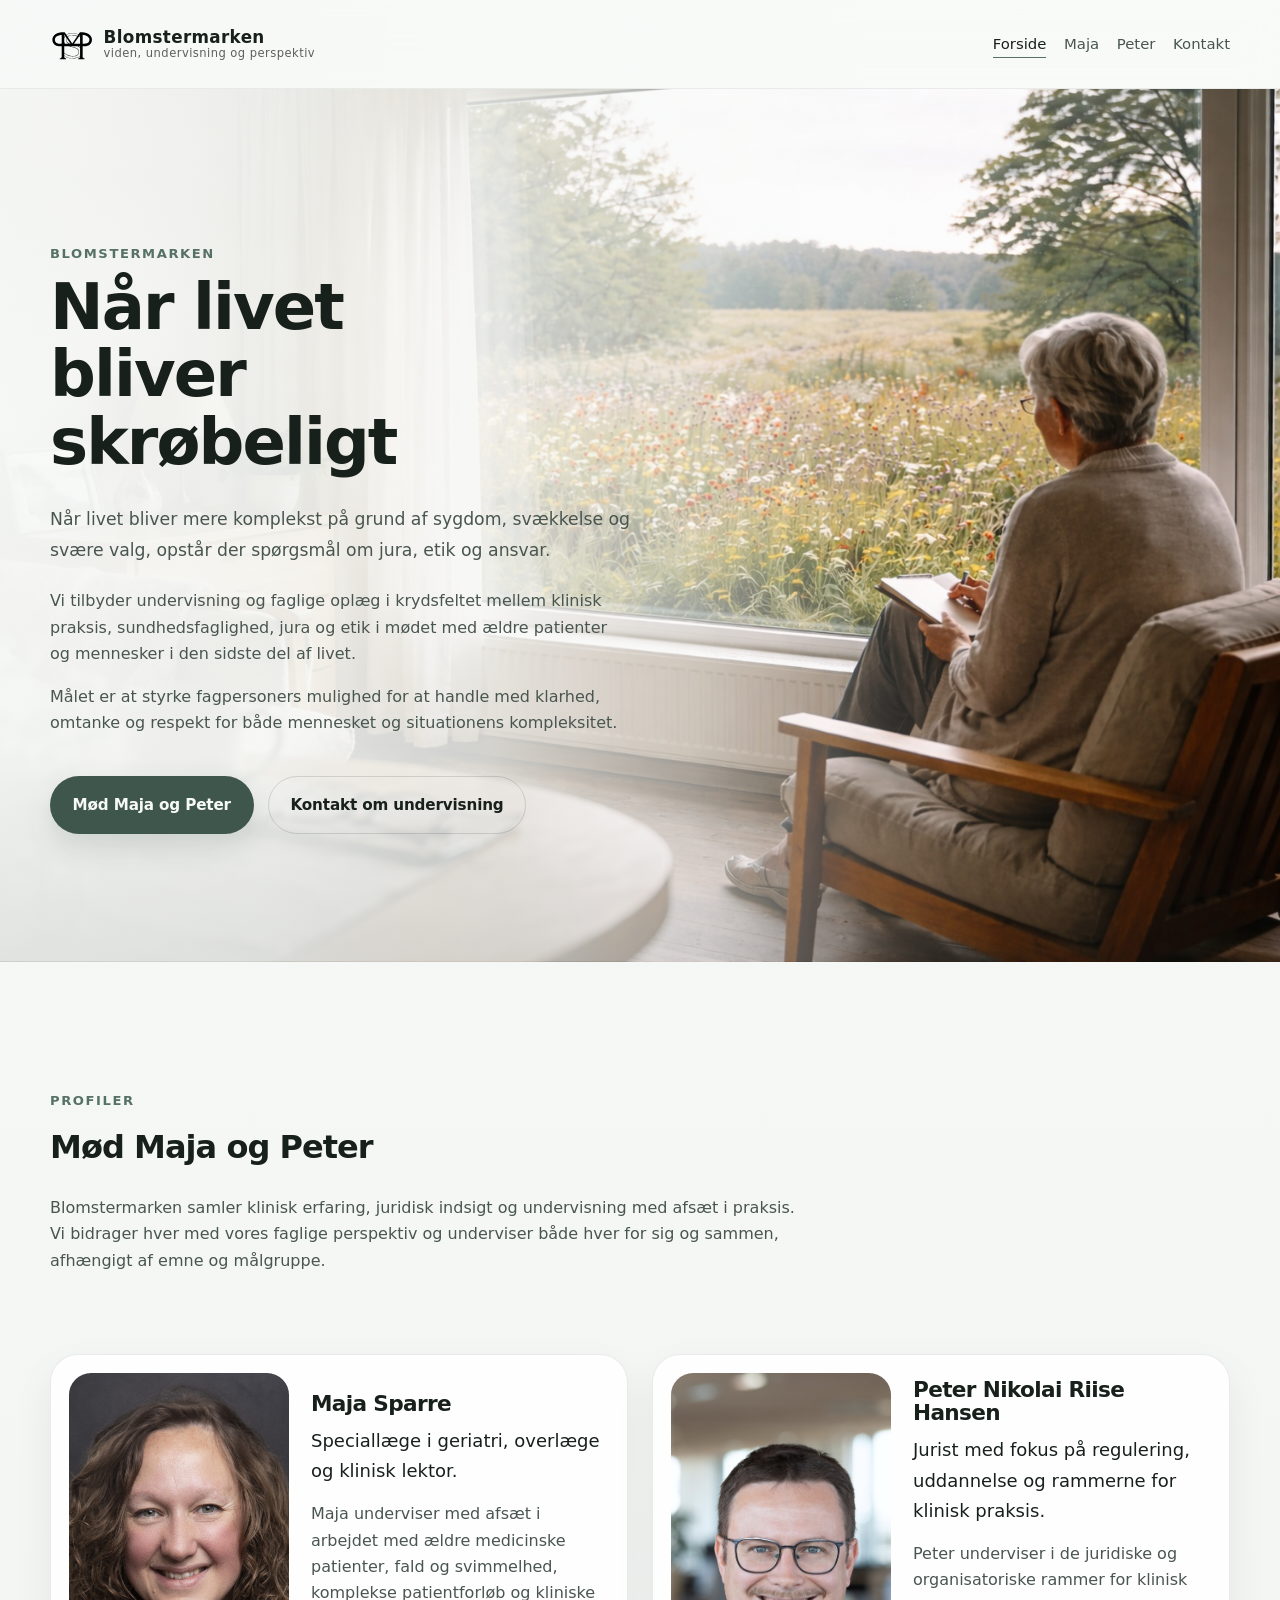
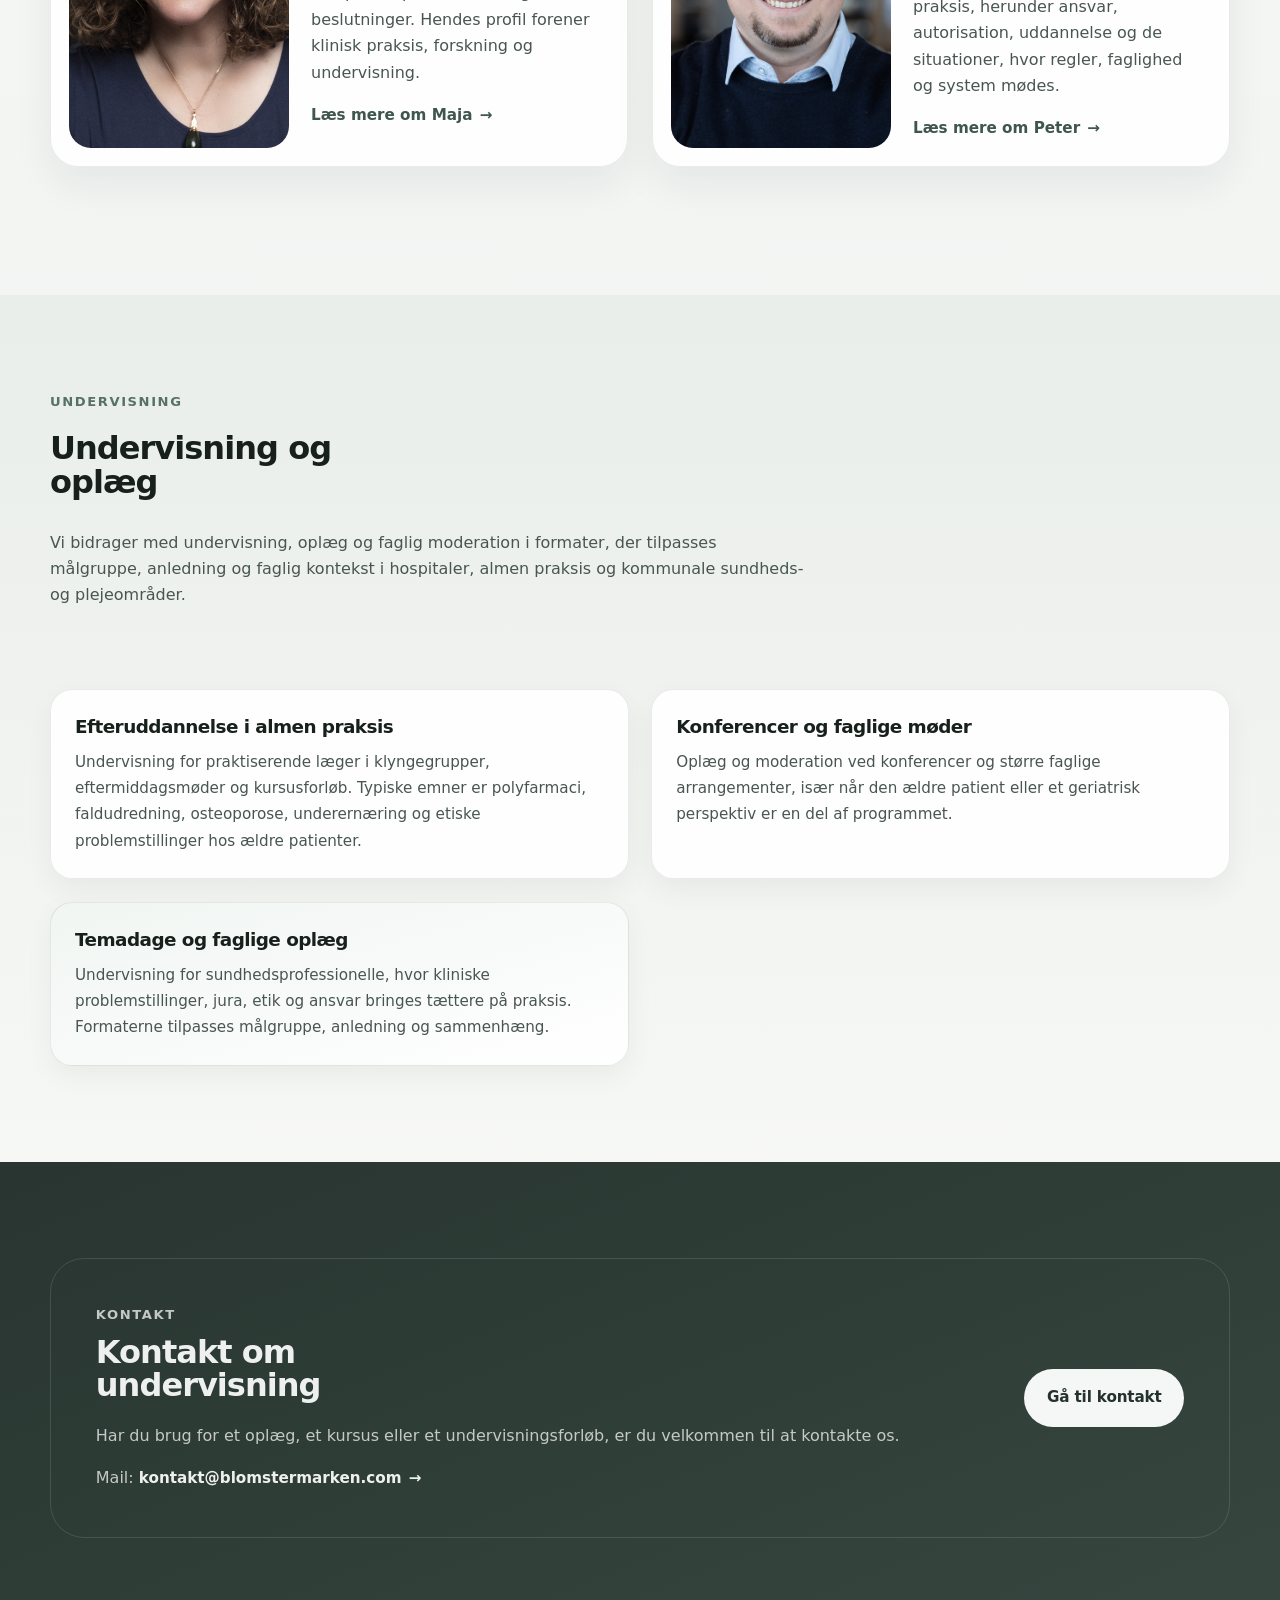
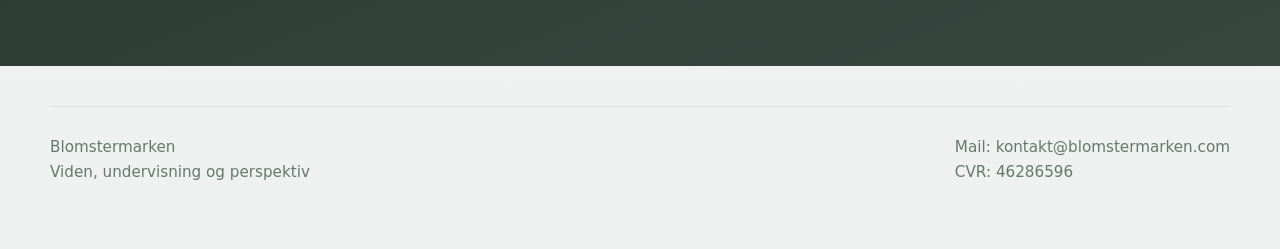
==== commit f5b2e0a6: "Update index.html" ====
--- a/index.html
+++ b/index.html
@@ -64,8 +64,8 @@
             opstår der spørgsmål om jura, etik og ansvar.
           </p>
           <p>
-           Vi tilbyder undervisning og faglig formidling i krydsfeltet mellem klinisk
-  praksis, sundhedsfaglighed, jura og etik i mødet med ældre patienter og
+           Vi tilbyder undervisning og faglige oplæg i krydsfeltet mellem klinisk
+praksis, sundhedsfaglighed, jura og etik i mødet med ældre patienter og
   mennesker i den sidste del af livet.
           </p>
           <p>
@@ -88,7 +88,8 @@
           <h2 id="people-heading">Mød Maja og Peter</h2>
           <p>
             Blomstermarken samler klinisk erfaring, juridisk indsigt og undervisning med
-            afsæt i praksis. Vi arbejder hver for sig og sammen, afhængigt af emne og målgruppe.
+            afsæt i praksis. Vi bidrager hver med vores faglige perspektiv og underviser 
+            både hver for sig og sammen, afhængigt af emne og målgruppe.
           </p>
         </div>
 
@@ -151,7 +152,8 @@
           <h2 id="undervisning-heading">Undervisning og oplæg</h2>
           <p>
             Vi bidrager med undervisning, oplæg og faglig moderation i formater, der
-            tilpasses målgruppe, anledning og faglig kontekst.
+tilpasses målgruppe, anledning og faglig kontekst i hospitaler, almen praksis
+og kommunale sundheds- og plejeområder.
           </p>
         </div>
 
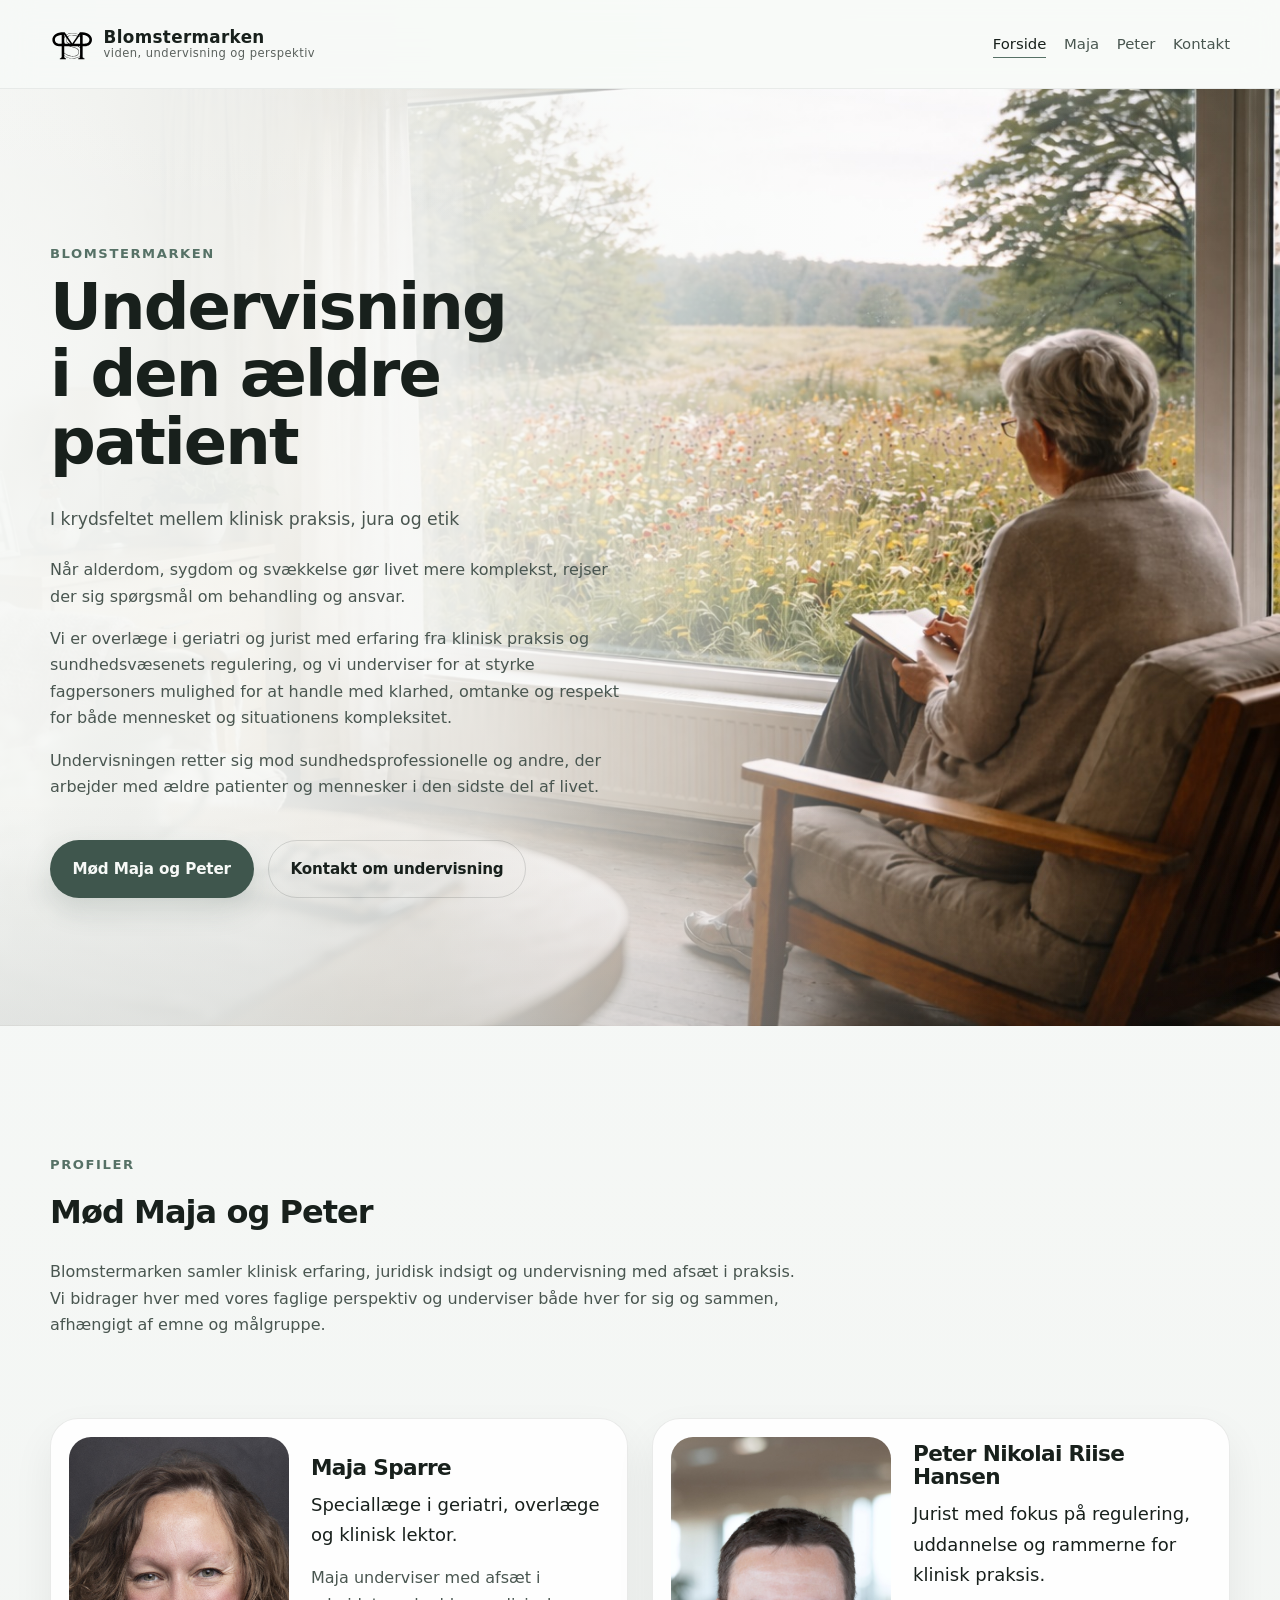
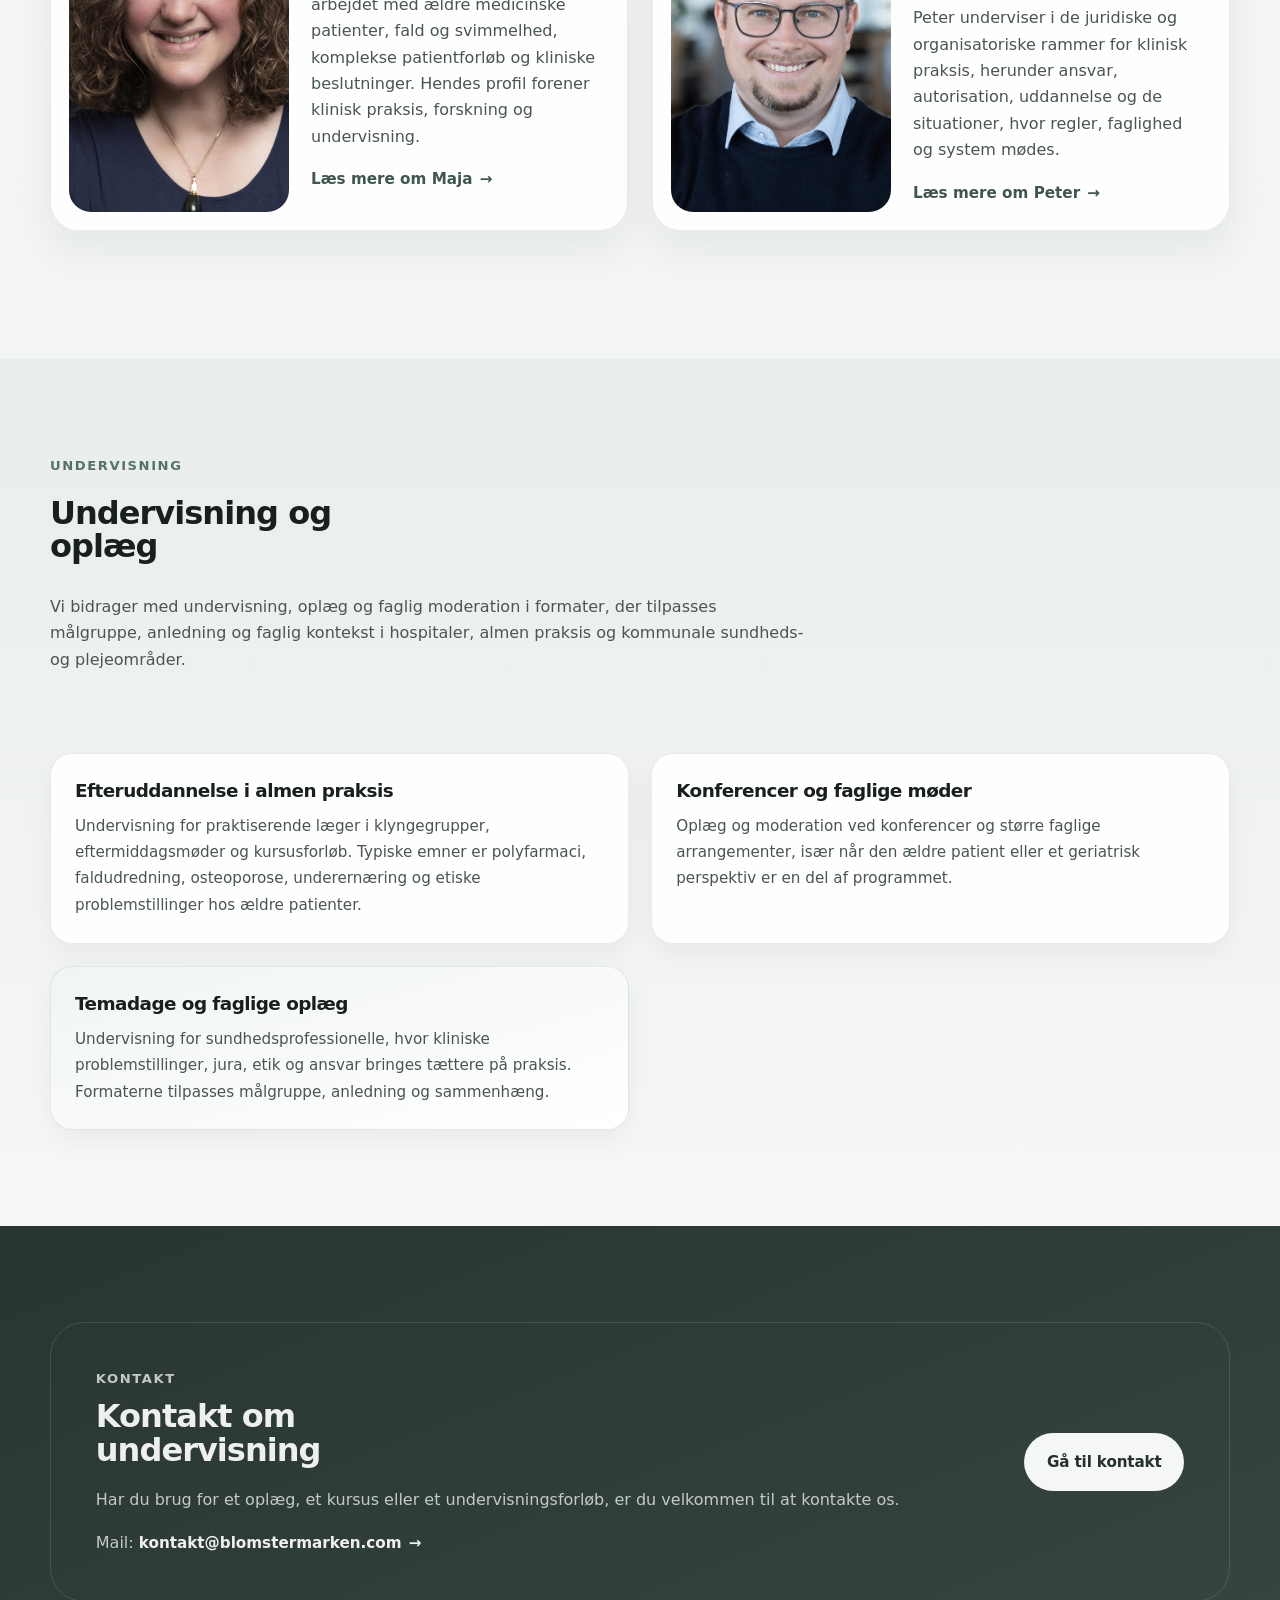
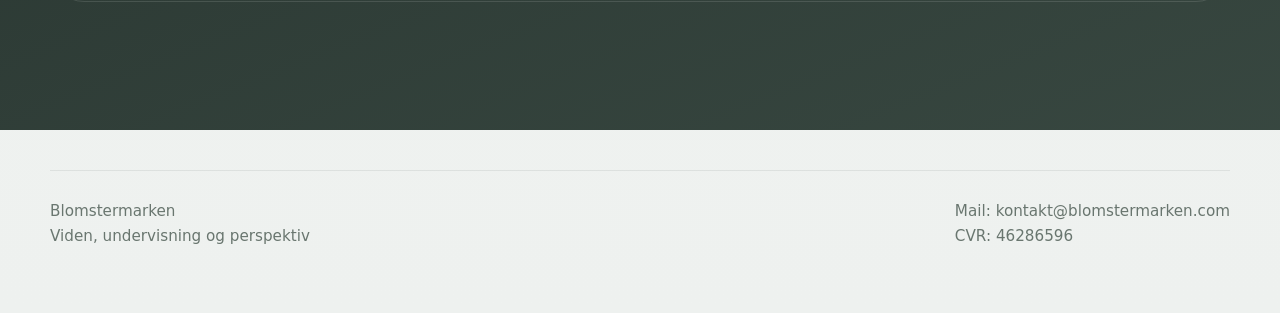
==== commit 41f58ad4: "Update index.html" ====
--- a/index.html
+++ b/index.html
@@ -55,27 +55,30 @@
     <section class="hero" aria-labelledby="hero-heading">
       <div class="container hero-grid">
         <div class="hero-content">
-          <p class="eyebrow">Blomstermarken</p>
-          <h1 id="hero-heading">
-  Når livet bliver skrøbeligt
-</h1>
-          <p class="hero-lead">
-            Når livet bliver mere komplekst på grund af sygdom, svækkelse og svære valg,
-            opstår der spørgsmål om jura, etik og ansvar.
-          </p>
-          <p>
-           Vi tilbyder undervisning og faglige oplæg i krydsfeltet mellem klinisk
-praksis, sundhedsfaglighed, jura og etik i mødet med ældre patienter og
-  mennesker i den sidste del af livet.
-          </p>
-          <p>
-            Målet er at styrke fagpersoners mulighed for at handle med klarhed,
-            omtanke og respekt for både mennesket og situationens kompleksitet.
-          </p>
-
-          <div class="hero-actions">
-            <a class="button" href="#profiler">Mød Maja og Peter</a>
-            <a class="button button-secondary" href="kontakt.html">Kontakt om undervisning</a>
+         <p class="eyebrow">Blomstermarken</p>
+
+<h1 id="hero-heading">Undervisning i den ældre patient</h1>
+
+<p class="hero-lead">
+  I krydsfeltet mellem klinisk praksis, jura og etik
+</p>
+
+<p>
+  Når alderdom, sygdom og svækkelse gør livet mere komplekst, rejser der sig spørgsmål om behandling og ansvar.
+</p>
+
+<p>
+  Vi er overlæge i geriatri og jurist med erfaring fra klinisk praksis og sundhedsvæsenets regulering, og vi underviser for at styrke fagpersoners mulighed for at handle med klarhed, omtanke og respekt for både mennesket og situationens kompleksitet.
+</p>
+
+<p>
+  Undervisningen retter sig mod sundhedsprofessionelle og andre, der arbejder med ældre patienter og mennesker i den sidste del af livet.
+</p>
+
+<div class="hero-actions">
+  <a class="button" href="#profiler">Mød Maja og Peter</a>
+  <a class="button button-secondary" href="kontakt.html">Kontakt om undervisning</a>
+</div>
           </div>
         </div>
       </div>
